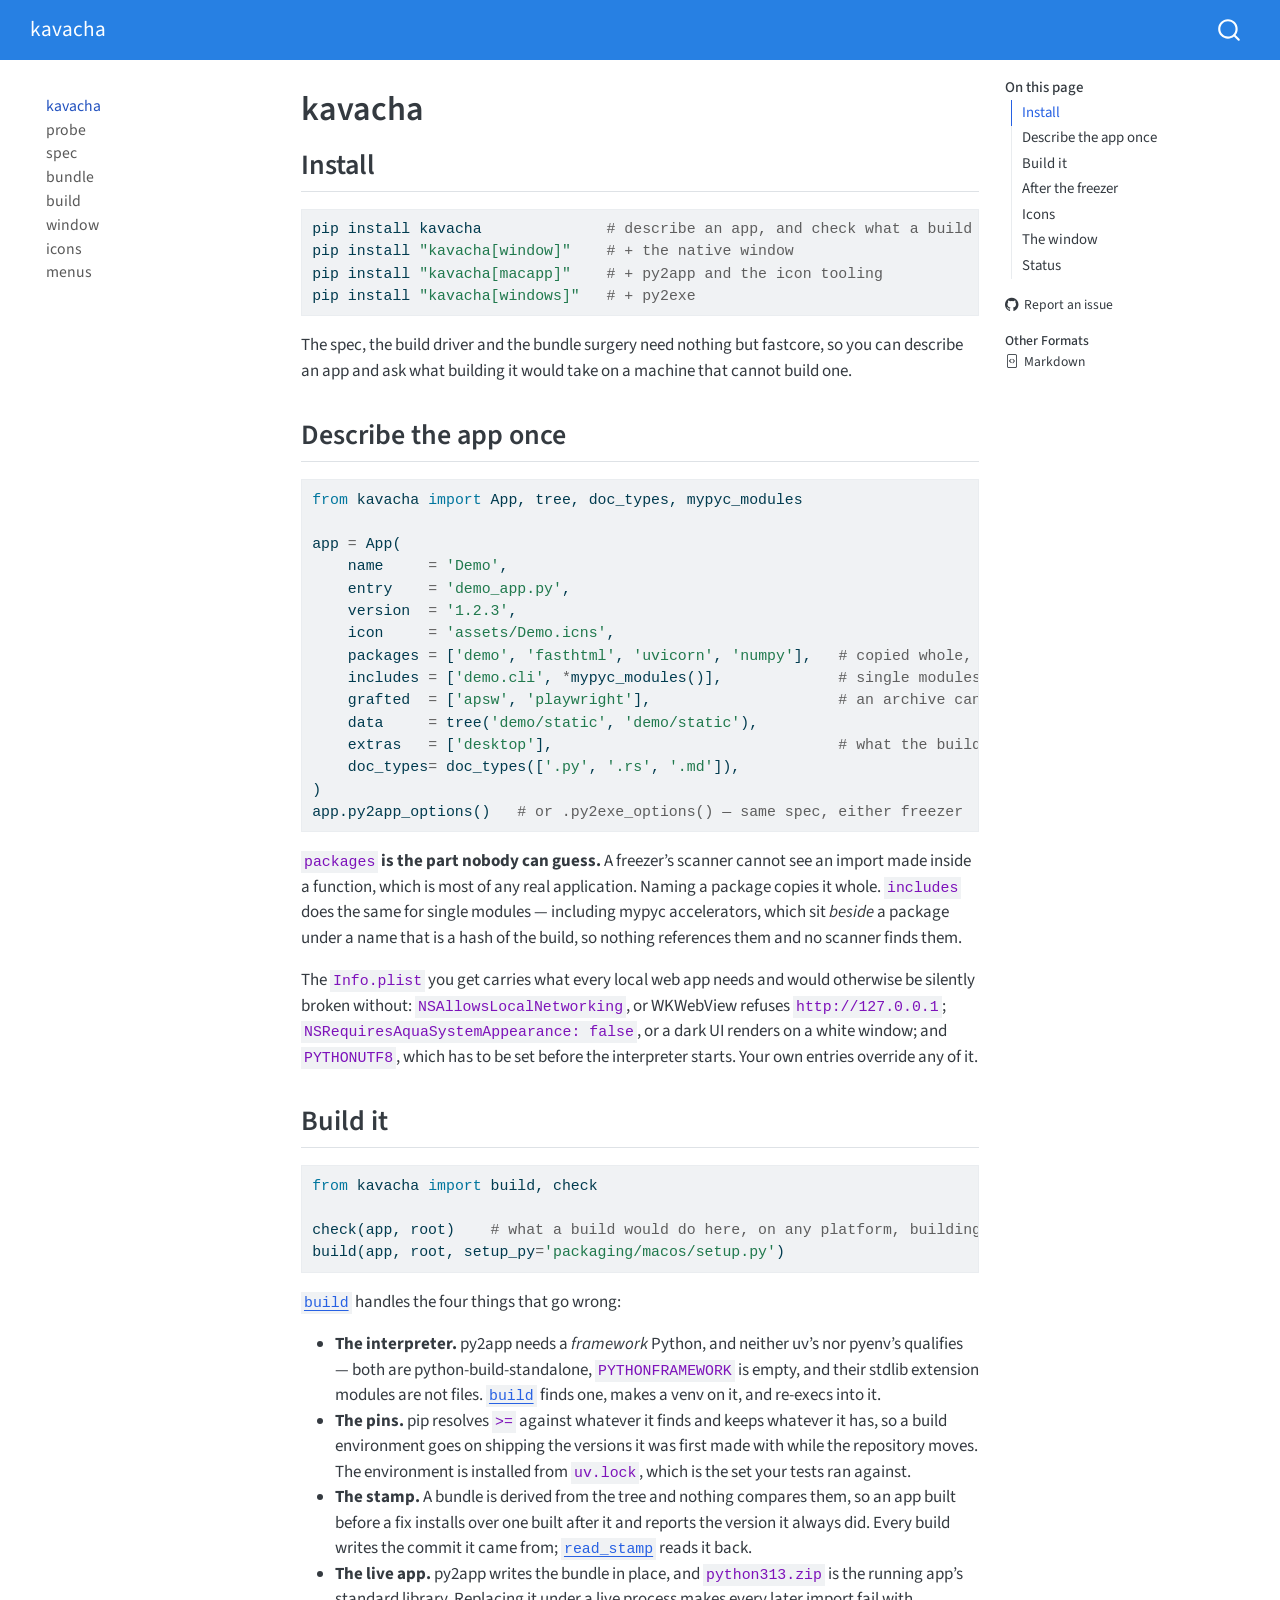
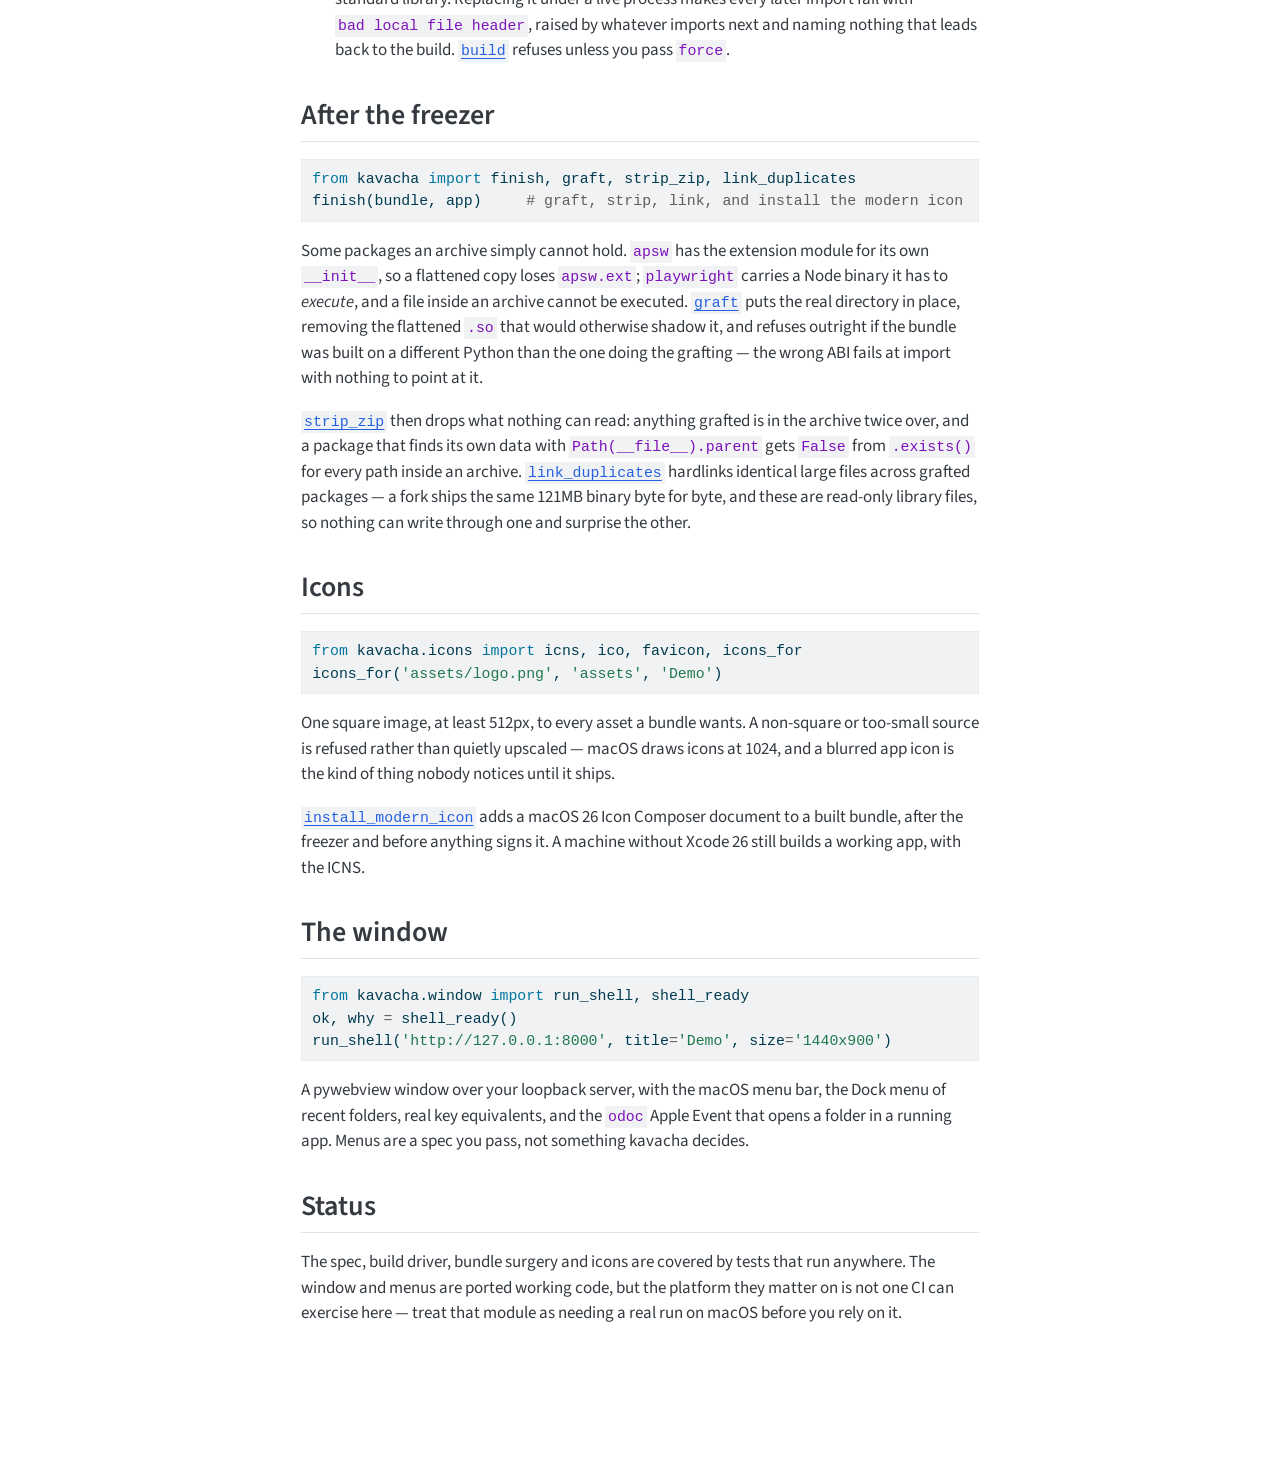
==== index.html @ 0327055d "deploy: a3404d7b54cb5eae40a34bd60ddd56decff3e683" ====
<!DOCTYPE html>
<html xmlns="http://www.w3.org/1999/xhtml" lang="en" xml:lang="en"><head>

<meta charset="utf-8">
<meta name="generator" content="quarto-1.10.18">

<meta name="viewport" content="width=device-width, initial-scale=1.0, user-scalable=yes">


<title>kavacha</title>
<style>
/* Default styles provided by pandoc.
** See https://pandoc.org/MANUAL.html#variables-for-html for config info.
*/
span.smallcaps{font-variant: small-caps;}
div.columns{display: flex; gap: 1.5em;}
div.column{flex: auto;}
@media screen {
div.columns{gap: min(4vw, 1.5em);}
div.column{overflow-x: auto;}
}
div.hanging-indent{margin-left: 1.5em; text-indent: -1.5em;}
ul.task-list{list-style: none;}
ul.task-list li input[type="checkbox"] {
  width: 0.8em;
  margin: 0 0.8em 0.2em -1em; /* quarto-specific, see https://github.com/quarto-dev/quarto-cli/issues/4556 */ 
  vertical-align: middle;
}
/* CSS for syntax highlighting */
html { -webkit-text-size-adjust: 100%; }
pre > code.sourceCode { white-space: pre; position: relative; }
pre > code.sourceCode > span { display: inline-block; line-height: 1.25; }
pre > code.sourceCode > span:empty { height: 1.2em; }
.sourceCode { overflow: visible; }
code.sourceCode > span { color: inherit; text-decoration: inherit; }
div.sourceCode { margin: 1em 0; }
pre.sourceCode { margin: 0; }
@media screen {
div.sourceCode { overflow: auto; }
}
@media print {
pre > code.sourceCode { white-space: pre-wrap; }
pre > code.sourceCode > span { text-indent: -5em; padding-left: 5em; }
}
pre.numberSource code
  { counter-reset: source-line 0; }
pre.numberSource code > span
  { position: relative; left: -4em; counter-increment: source-line; }
pre.numberSource code > span > a:first-child::before
  { content: counter(source-line);
    position: relative; left: -1em; text-align: right; vertical-align: baseline;
    border: none; display: inline-block;
    -webkit-touch-callout: none; -webkit-user-select: none;
    -khtml-user-select: none; -moz-user-select: none;
    -ms-user-select: none; user-select: none;
    padding: 0 4px; width: 4em;
  }
pre.numberSource { margin-left: 3em;  padding-left: 4px; }
div.sourceCode
  {   }
@media screen {
pre > code.sourceCode > span > a:first-child::before { text-decoration: underline; }
}
</style>


<script src="site_libs/quarto-nav/quarto-nav.js"></script>
<script src="site_libs/quarto-nav/headroom.min.js"></script>
<script src="site_libs/clipboard/clipboard.min.js"></script>
<script src="site_libs/quarto-search/autocomplete.umd.js"></script>
<script src="site_libs/quarto-search/fuse.min.js"></script>
<script src="site_libs/quarto-search/quarto-search.js"></script>
<meta name="quarto:offset" content="./">
<script src="site_libs/quarto-html/quarto.js" type="module"></script>
<script src="site_libs/quarto-html/tabsets/tabsets.js" type="module"></script>
<script src="site_libs/quarto-html/popper.min.js"></script>
<script src="site_libs/quarto-html/tippy.umd.min.js"></script>
<script src="site_libs/quarto-html/anchor.min.js"></script>
<link href="site_libs/quarto-html/tippy.css" rel="stylesheet">
<link href="site_libs/quarto-html/quarto-syntax-highlighting-64a204ab8560d761af7679ceaba22944.css" rel="stylesheet" id="quarto-text-highlighting-styles">
<script src="site_libs/bootstrap/bootstrap.min.js"></script>
<link href="site_libs/bootstrap/bootstrap-icons.css" rel="stylesheet">
<link href="site_libs/bootstrap/bootstrap-d63a2c9c8df14b07662b36303925c8cc.min.css" rel="stylesheet" append-hash="true" id="quarto-bootstrap" data-mode="light">
<script id="quarto-search-options" type="application/json">{
  "location": "navbar",
  "copy-button": false,
  "collapse-after": 3,
  "panel-placement": "end",
  "type": "overlay",
  "limit": 50,
  "keyboard-shortcut": [
    "f",
    "/",
    "s"
  ],
  "show-item-context": false,
  "language": {
    "search-no-results-text": "No results",
    "search-matching-documents-text": "matching documents",
    "search-copy-link-title": "Copy link to search",
    "search-hide-matches-text": "Hide additional matches",
    "search-more-match-text": "more match in this document",
    "search-more-matches-text": "more matches in this document",
    "search-clear-button-title": "Clear",
    "search-text-placeholder": "",
    "search-detached-cancel-button-title": "Cancel",
    "search-submit-button-title": "Submit",
    "search-label": "Search"
  }
}</script>


<link rel="stylesheet" href="styles.css">
<meta property="og:title" content="kavacha">
<meta property="og:description" content="the casing: run a local web app in a native window, and package it as a Mac or Windows application">
<meta property="og:site_name" content="kavacha">
<meta name="twitter:title" content="kavacha">
<meta name="twitter:description" content="the casing: run a local web app in a native window, and package it as a Mac or Windows application">
<meta name="twitter:card" content="summary">
</head>

<body class="nav-sidebar floating nav-fixed quarto-light">

<div id="quarto-search-results"></div>
  <header id="quarto-header" class="headroom fixed-top">
    <nav class="navbar navbar-expand-lg " data-bs-theme="dark">
      <div class="navbar-container container-fluid">
      <div class="navbar-brand-container mx-auto">
    <a class="navbar-brand" href="./index.html">
    <span class="navbar-title">kavacha</span>
    </a>
  </div>
        <div class="quarto-navbar-tools tools-end">
</div>
          <div id="quarto-search" class="" title="Search"></div>
      </div> <!-- /container-fluid -->
    </nav>
  <nav class="quarto-secondary-nav">
    <div class="container-fluid d-flex">
      <button type="button" class="quarto-btn-toggle btn" data-bs-toggle="collapse" role="button" data-bs-target=".quarto-sidebar-collapse-item" aria-controls="quarto-sidebar" aria-expanded="false" aria-label="Toggle sidebar navigation" onclick="if (window.quartoToggleHeadroom) { window.quartoToggleHeadroom(); }">
        <i class="bi bi-layout-text-sidebar-reverse"></i>
      </button>
        <nav class="quarto-page-breadcrumbs" aria-label="breadcrumb"><ol class="breadcrumb"><li class="breadcrumb-item"><a href="./index.html">kavacha</a></li></ol></nav>
        <a class="flex-grow-1" role="navigation" data-bs-toggle="collapse" data-bs-target=".quarto-sidebar-collapse-item" aria-controls="quarto-sidebar" aria-expanded="false" aria-label="Toggle sidebar navigation" onclick="if (window.quartoToggleHeadroom) { window.quartoToggleHeadroom(); }">      
        </a>
    </div>
  </nav>
</header>
<!-- content -->
<div id="quarto-content" class="quarto-container page-columns page-rows-contents page-layout-article page-navbar">
<!-- sidebar -->
  <nav id="quarto-sidebar" class="sidebar collapse collapse-horizontal quarto-sidebar-collapse-item sidebar-navigation floating overflow-auto">
    <div class="sidebar-menu-container"> 
    <ul class="list-unstyled mt-1">
        <li class="sidebar-item">
  <div class="sidebar-item-container"> 
  <a href="./index.html" class="sidebar-item-text sidebar-link active">
 <span class="menu-text">kavacha</span></a>
  </div>
</li>
        <li class="sidebar-item">
  <div class="sidebar-item-container"> 
  <a href="./probe.html" class="sidebar-item-text sidebar-link">
 <span class="menu-text">probe</span></a>
  </div>
</li>
        <li class="sidebar-item">
  <div class="sidebar-item-container"> 
  <a href="./spec.html" class="sidebar-item-text sidebar-link">
 <span class="menu-text">spec</span></a>
  </div>
</li>
        <li class="sidebar-item">
  <div class="sidebar-item-container"> 
  <a href="./bundle.html" class="sidebar-item-text sidebar-link">
 <span class="menu-text">bundle</span></a>
  </div>
</li>
        <li class="sidebar-item">
  <div class="sidebar-item-container"> 
  <a href="./build.html" class="sidebar-item-text sidebar-link">
 <span class="menu-text">build</span></a>
  </div>
</li>
        <li class="sidebar-item">
  <div class="sidebar-item-container"> 
  <a href="./window.html" class="sidebar-item-text sidebar-link">
 <span class="menu-text">window</span></a>
  </div>
</li>
        <li class="sidebar-item">
  <div class="sidebar-item-container"> 
  <a href="./icons.html" class="sidebar-item-text sidebar-link">
 <span class="menu-text">icons</span></a>
  </div>
</li>
        <li class="sidebar-item">
  <div class="sidebar-item-container"> 
  <a href="./menus.html" class="sidebar-item-text sidebar-link">
 <span class="menu-text">menus</span></a>
  </div>
</li>
    </ul>
    </div>
</nav>
<div id="quarto-sidebar-glass" class="quarto-sidebar-collapse-item" data-bs-toggle="collapse" data-bs-target=".quarto-sidebar-collapse-item"></div>
<!-- margin-sidebar -->
    <div id="quarto-margin-sidebar" class="sidebar margin-sidebar">
        <nav id="TOC" role="doc-toc" class="toc-active">
    <h2 id="toc-title">On this page</h2>
   
  <ul>
  <li><a href="#install" id="toc-install" class="nav-link active" data-scroll-target="#install">Install</a></li>
  <li><a href="#describe-the-app-once" id="toc-describe-the-app-once" class="nav-link" data-scroll-target="#describe-the-app-once">Describe the app once</a></li>
  <li><a href="#build-it" id="toc-build-it" class="nav-link" data-scroll-target="#build-it">Build it</a></li>
  <li><a href="#after-the-freezer" id="toc-after-the-freezer" class="nav-link" data-scroll-target="#after-the-freezer">After the freezer</a></li>
  <li><a href="#icons" id="toc-icons" class="nav-link" data-scroll-target="#icons">Icons</a></li>
  <li><a href="#the-window" id="toc-the-window" class="nav-link" data-scroll-target="#the-window">The window</a></li>
  <li><a href="#status" id="toc-status" class="nav-link" data-scroll-target="#status">Status</a></li>
  </ul>
<div class="toc-actions"><ul><li><a href="https://github.com/vedicreader/kavacha/issues/new" class="toc-action"><i class="bi bi-github"></i>Report an issue</a></li></ul></div><div class="quarto-alternate-formats"><h2>Other Formats</h2><ul><li><a href="index.html.md"><i class="bi bi-file-code"></i>Markdown</a></li></ul></div></nav>
    </div>
<!-- main -->
<main class="content" id="quarto-document-content">

<header id="title-block-header" class="quarto-title-block default">
<div class="quarto-title">
<h1 class="title">kavacha</h1>
</div>



<div class="quarto-title-meta">

    
  
    
  </div>
  


</header>


<!-- WARNING: THIS FILE WAS AUTOGENERATED! DO NOT EDIT! -->
<section id="install" class="level2">
<h2 class="anchored" data-anchor-id="install">Install</h2>
<div class="code-copy-outer-scaffold"><div class="sourceCode" id="cb1"><pre class="sourceCode sh code-with-copy"><code class="sourceCode bash"><span id="cb1-1"><a href="#cb1-1" aria-hidden="true" tabindex="-1"></a><span class="ex">pip</span> install kavacha              <span class="co"># describe an app, and check what a build would do</span></span>
<span id="cb1-2"><a href="#cb1-2" aria-hidden="true" tabindex="-1"></a><span class="ex">pip</span> install <span class="st">"kavacha[window]"</span>    <span class="co"># + the native window</span></span>
<span id="cb1-3"><a href="#cb1-3" aria-hidden="true" tabindex="-1"></a><span class="ex">pip</span> install <span class="st">"kavacha[macapp]"</span>    <span class="co"># + py2app and the icon tooling</span></span>
<span id="cb1-4"><a href="#cb1-4" aria-hidden="true" tabindex="-1"></a><span class="ex">pip</span> install <span class="st">"kavacha[windows]"</span>   <span class="co"># + py2exe</span></span></code></pre></div><button title="Copy to Clipboard" class="code-copy-button"><i class="bi"></i></button></div>
<p>The spec, the build driver and the bundle surgery need nothing but fastcore, so you can describe an app and ask what building it would take on a machine that cannot build one.</p>
</section>
<section id="describe-the-app-once" class="level2">
<h2 class="anchored" data-anchor-id="describe-the-app-once">Describe the app once</h2>
<div class="code-copy-outer-scaffold"><div class="sourceCode" id="cb2"><pre class="sourceCode python code-with-copy"><code class="sourceCode python"><span id="cb2-1"><a href="#cb2-1" aria-hidden="true" tabindex="-1"></a><span class="im">from</span> kavacha <span class="im">import</span> App, tree, doc_types, mypyc_modules</span>
<span id="cb2-2"><a href="#cb2-2" aria-hidden="true" tabindex="-1"></a></span>
<span id="cb2-3"><a href="#cb2-3" aria-hidden="true" tabindex="-1"></a>app <span class="op">=</span> App(</span>
<span id="cb2-4"><a href="#cb2-4" aria-hidden="true" tabindex="-1"></a>    name     <span class="op">=</span> <span class="st">'Demo'</span>,</span>
<span id="cb2-5"><a href="#cb2-5" aria-hidden="true" tabindex="-1"></a>    entry    <span class="op">=</span> <span class="st">'demo_app.py'</span>,</span>
<span id="cb2-6"><a href="#cb2-6" aria-hidden="true" tabindex="-1"></a>    version  <span class="op">=</span> <span class="st">'1.2.3'</span>,</span>
<span id="cb2-7"><a href="#cb2-7" aria-hidden="true" tabindex="-1"></a>    icon     <span class="op">=</span> <span class="st">'assets/Demo.icns'</span>,</span>
<span id="cb2-8"><a href="#cb2-8" aria-hidden="true" tabindex="-1"></a>    packages <span class="op">=</span> [<span class="st">'demo'</span>, <span class="st">'fasthtml'</span>, <span class="st">'uvicorn'</span>, <span class="st">'numpy'</span>],   <span class="co"># copied whole, not scanned</span></span>
<span id="cb2-9"><a href="#cb2-9" aria-hidden="true" tabindex="-1"></a>    includes <span class="op">=</span> [<span class="st">'demo.cli'</span>, <span class="op">*</span>mypyc_modules()],             <span class="co"># single modules nothing references</span></span>
<span id="cb2-10"><a href="#cb2-10" aria-hidden="true" tabindex="-1"></a>    grafted  <span class="op">=</span> [<span class="st">'apsw'</span>, <span class="st">'playwright'</span>],                     <span class="co"># an archive cannot hold these</span></span>
<span id="cb2-11"><a href="#cb2-11" aria-hidden="true" tabindex="-1"></a>    data     <span class="op">=</span> tree(<span class="st">'demo/static'</span>, <span class="st">'demo/static'</span>),</span>
<span id="cb2-12"><a href="#cb2-12" aria-hidden="true" tabindex="-1"></a>    extras   <span class="op">=</span> [<span class="st">'desktop'</span>],                                <span class="co"># what the build environment installs</span></span>
<span id="cb2-13"><a href="#cb2-13" aria-hidden="true" tabindex="-1"></a>    doc_types<span class="op">=</span> doc_types([<span class="st">'.py'</span>, <span class="st">'.rs'</span>, <span class="st">'.md'</span>]),</span>
<span id="cb2-14"><a href="#cb2-14" aria-hidden="true" tabindex="-1"></a>)</span>
<span id="cb2-15"><a href="#cb2-15" aria-hidden="true" tabindex="-1"></a>app.py2app_options()   <span class="co"># or .py2exe_options() — same spec, either freezer</span></span></code></pre></div><button title="Copy to Clipboard" class="code-copy-button"><i class="bi"></i></button></div>
<p><strong><code>packages</code> is the part nobody can guess.</strong> A freezer’s scanner cannot see an import made inside a function, which is most of any real application. Naming a package copies it whole. <code>includes</code> does the same for single modules — including mypyc accelerators, which sit <em>beside</em> a package under a name that is a hash of the build, so nothing references them and no scanner finds them.</p>
<p>The <code>Info.plist</code> you get carries what every local web app needs and would otherwise be silently broken without: <code>NSAllowsLocalNetworking</code>, or WKWebView refuses <code>http://127.0.0.1</code>; <code>NSRequiresAquaSystemAppearance: false</code>, or a dark UI renders on a white window; and <code>PYTHONUTF8</code>, which has to be set before the interpreter starts. Your own entries override any of it.</p>
</section>
<section id="build-it" class="level2">
<h2 class="anchored" data-anchor-id="build-it">Build it</h2>
<div class="code-copy-outer-scaffold"><div class="sourceCode" id="cb3"><pre class="sourceCode python code-with-copy"><code class="sourceCode python"><span id="cb3-1"><a href="#cb3-1" aria-hidden="true" tabindex="-1"></a><span class="im">from</span> kavacha <span class="im">import</span> build, check</span>
<span id="cb3-2"><a href="#cb3-2" aria-hidden="true" tabindex="-1"></a></span>
<span id="cb3-3"><a href="#cb3-3" aria-hidden="true" tabindex="-1"></a>check(app, root)    <span class="co"># what a build would do here, on any platform, building nothing</span></span>
<span id="cb3-4"><a href="#cb3-4" aria-hidden="true" tabindex="-1"></a>build(app, root, setup_py<span class="op">=</span><span class="st">'packaging/macos/setup.py'</span>)</span></code></pre></div><button title="Copy to Clipboard" class="code-copy-button"><i class="bi"></i></button></div>
<p><a href="https://vedicreader.github.io/kavacha/build.html#build"><code>build</code></a> handles the four things that go wrong:</p>
<ul>
<li><strong>The interpreter.</strong> py2app needs a <em>framework</em> Python, and neither uv’s nor pyenv’s qualifies — both are python-build-standalone, <code>PYTHONFRAMEWORK</code> is empty, and their stdlib extension modules are not files. <a href="https://vedicreader.github.io/kavacha/build.html#build"><code>build</code></a> finds one, makes a venv on it, and re-execs into it.</li>
<li><strong>The pins.</strong> pip resolves <code>&gt;=</code> against whatever it finds and keeps whatever it has, so a build environment goes on shipping the versions it was first made with while the repository moves. The environment is installed from <code>uv.lock</code>, which is the set your tests ran against.</li>
<li><strong>The stamp.</strong> A bundle is derived from the tree and nothing compares them, so an app built before a fix installs over one built after it and reports the version it always did. Every build writes the commit it came from; <a href="https://vedicreader.github.io/kavacha/build.html#read_stamp"><code>read_stamp</code></a> reads it back.</li>
<li><strong>The live app.</strong> py2app writes the bundle in place, and <code>python313.zip</code> is the running app’s standard library. Replacing it under a live process makes every later import fail with <code>bad local file header</code>, raised by whatever imports next and naming nothing that leads back to the build. <a href="https://vedicreader.github.io/kavacha/build.html#build"><code>build</code></a> refuses unless you pass <code>force</code>.</li>
</ul>
</section>
<section id="after-the-freezer" class="level2">
<h2 class="anchored" data-anchor-id="after-the-freezer">After the freezer</h2>
<div class="code-copy-outer-scaffold"><div class="sourceCode" id="cb4"><pre class="sourceCode python code-with-copy"><code class="sourceCode python"><span id="cb4-1"><a href="#cb4-1" aria-hidden="true" tabindex="-1"></a><span class="im">from</span> kavacha <span class="im">import</span> finish, graft, strip_zip, link_duplicates</span>
<span id="cb4-2"><a href="#cb4-2" aria-hidden="true" tabindex="-1"></a>finish(bundle, app)     <span class="co"># graft, strip, link, and install the modern icon</span></span></code></pre></div><button title="Copy to Clipboard" class="code-copy-button"><i class="bi"></i></button></div>
<p>Some packages an archive simply cannot hold. <code>apsw</code> has the extension module for its own <code>__init__</code>, so a flattened copy loses <code>apsw.ext</code>; <code>playwright</code> carries a Node binary it has to <em>execute</em>, and a file inside an archive cannot be executed. <a href="https://vedicreader.github.io/kavacha/bundle.html#graft"><code>graft</code></a> puts the real directory in place, removing the flattened <code>.so</code> that would otherwise shadow it, and refuses outright if the bundle was built on a different Python than the one doing the grafting — the wrong ABI fails at import with nothing to point at it.</p>
<p><a href="https://vedicreader.github.io/kavacha/bundle.html#strip_zip"><code>strip_zip</code></a> then drops what nothing can read: anything grafted is in the archive twice over, and a package that finds its own data with <code>Path(__file__).parent</code> gets <code>False</code> from <code>.exists()</code> for every path inside an archive. <a href="https://vedicreader.github.io/kavacha/bundle.html#link_duplicates"><code>link_duplicates</code></a> hardlinks identical large files across grafted packages — a fork ships the same 121MB binary byte for byte, and these are read-only library files, so nothing can write through one and surprise the other.</p>
</section>
<section id="icons" class="level2">
<h2 class="anchored" data-anchor-id="icons">Icons</h2>
<div class="code-copy-outer-scaffold"><div class="sourceCode" id="cb5"><pre class="sourceCode python code-with-copy"><code class="sourceCode python"><span id="cb5-1"><a href="#cb5-1" aria-hidden="true" tabindex="-1"></a><span class="im">from</span> kavacha.icons <span class="im">import</span> icns, ico, favicon, icons_for</span>
<span id="cb5-2"><a href="#cb5-2" aria-hidden="true" tabindex="-1"></a>icons_for(<span class="st">'assets/logo.png'</span>, <span class="st">'assets'</span>, <span class="st">'Demo'</span>)</span></code></pre></div><button title="Copy to Clipboard" class="code-copy-button"><i class="bi"></i></button></div>
<p>One square image, at least 512px, to every asset a bundle wants. A non-square or too-small source is refused rather than quietly upscaled — macOS draws icons at 1024, and a blurred app icon is the kind of thing nobody notices until it ships.</p>
<p><a href="https://vedicreader.github.io/kavacha/bundle.html#install_modern_icon"><code>install_modern_icon</code></a> adds a macOS 26 Icon Composer document to a built bundle, after the freezer and before anything signs it. A machine without Xcode 26 still builds a working app, with the ICNS.</p>
</section>
<section id="the-window" class="level2">
<h2 class="anchored" data-anchor-id="the-window">The window</h2>
<div class="code-copy-outer-scaffold"><div class="sourceCode" id="cb6"><pre class="sourceCode python code-with-copy"><code class="sourceCode python"><span id="cb6-1"><a href="#cb6-1" aria-hidden="true" tabindex="-1"></a><span class="im">from</span> kavacha.window <span class="im">import</span> run_shell, shell_ready</span>
<span id="cb6-2"><a href="#cb6-2" aria-hidden="true" tabindex="-1"></a>ok, why <span class="op">=</span> shell_ready()</span>
<span id="cb6-3"><a href="#cb6-3" aria-hidden="true" tabindex="-1"></a>run_shell(<span class="st">'http://127.0.0.1:8000'</span>, title<span class="op">=</span><span class="st">'Demo'</span>, size<span class="op">=</span><span class="st">'1440x900'</span>)</span></code></pre></div><button title="Copy to Clipboard" class="code-copy-button"><i class="bi"></i></button></div>
<p>A pywebview window over your loopback server, with the macOS menu bar, the Dock menu of recent folders, real key equivalents, and the <code>odoc</code> Apple Event that opens a folder in a running app. Menus are a spec you pass, not something kavacha decides.</p>
</section>
<section id="status" class="level2">
<h2 class="anchored" data-anchor-id="status">Status</h2>
<p>The spec, build driver, bundle surgery and icons are covered by tests that run anywhere. The window and menus are ported working code, but the platform they matter on is not one CI can exercise here — treat that module as needing a real run on macOS before you rely on it.</p>


</section>

</main> <!-- /main -->
<script id="quarto-html-after-body" type="application/javascript">
  window.document.addEventListener("DOMContentLoaded", function (event) {
    const icon = "";
    const anchorJS = new window.AnchorJS();
    anchorJS.options = {
      placement: 'right',
      icon: icon
    };
    anchorJS.add('.anchored');
    const isCodeAnnotation = (el) => {
      for (const clz of el.classList) {
        if (clz.startsWith('code-annotation-')) {                     
          return true;
        }
      }
      return false;
    }
    const onCopySuccess = function(e) {
      // button target
      const button = e.trigger;
      // don't keep focus
      button.blur();
      // flash "checked"
      button.classList.add('code-copy-button-checked');
      var currentTitle = button.getAttribute("title");
      button.setAttribute("title", "Copied!");
      let tooltip;
      if (window.bootstrap) {
        button.setAttribute("data-bs-toggle", "tooltip");
        button.setAttribute("data-bs-placement", "left");
        button.setAttribute("data-bs-title", "Copied!");
        tooltip = new bootstrap.Tooltip(button, 
          { trigger: "manual", 
            customClass: "code-copy-button-tooltip",
            offset: [0, -8]});
        tooltip.show();    
      }
      setTimeout(function() {
        if (tooltip) {
          tooltip.hide();
          button.removeAttribute("data-bs-title");
          button.removeAttribute("data-bs-toggle");
          button.removeAttribute("data-bs-placement");
        }
        button.setAttribute("title", currentTitle);
        button.classList.remove('code-copy-button-checked');
      }, 1000);
      // clear code selection
      e.clearSelection();
    }
    const getTextToCopy = function(trigger) {
      const outerScaffold = trigger.parentElement.cloneNode(true);
      const codeEl = outerScaffold.querySelector('code');
      for (const childEl of codeEl.children) {
        if (isCodeAnnotation(childEl)) {
          childEl.remove();
        }
      }
      return codeEl.innerText;
    }
    const clipboard = new window.ClipboardJS('.code-copy-button:not([data-in-quarto-modal])', {
      text: getTextToCopy
    });
    clipboard.on('success', onCopySuccess);
    if (window.document.getElementById('quarto-embedded-source-code-modal')) {
      const clipboardModal = new window.ClipboardJS('.code-copy-button[data-in-quarto-modal]', {
        text: getTextToCopy,
        container: window.document.getElementById('quarto-embedded-source-code-modal')
      });
      clipboardModal.on('success', onCopySuccess);
    }
      var localhostRegex = new RegExp(/^(?:http|https):\/\/localhost\:?[0-9]*\//);
      var mailtoRegex = new RegExp(/^mailto:/);
        var filterRegex = new RegExp("https:\/\/vedicreader\.github\.io\/kavacha");
      var isInternal = (href) => {
          return filterRegex.test(href) || localhostRegex.test(href) || mailtoRegex.test(href);
      }
      // Inspect non-navigation links and adorn them if external
     var links = window.document.querySelectorAll('a[href]:not(.nav-link):not(.navbar-brand):not(.toc-action):not(.sidebar-link):not(.sidebar-item-toggle):not(.pagination-link):not(.no-external):not([aria-hidden]):not(.dropdown-item):not(.quarto-navigation-tool):not(.about-link)');
      for (var i=0; i<links.length; i++) {
        const link = links[i];
        if (!isInternal(link.href)) {
          // undo the damage that might have been done by quarto-nav.js in the case of
          // links that we want to consider external
          if (link.dataset.originalHref !== undefined) {
            link.href = link.dataset.originalHref;
          }
        }
      }
    function tippyHover(el, contentFn, onTriggerFn, onUntriggerFn) {
      const config = {
        allowHTML: true,
        maxWidth: 500,
        delay: 100,
        arrow: false,
        appendTo: function(el) {
            return el.parentElement;
        },
        interactive: true,
        interactiveBorder: 10,
        theme: 'quarto',
        placement: 'bottom-start',
      };
      if (contentFn) {
        config.content = contentFn;
      }
      if (onTriggerFn) {
        config.onTrigger = onTriggerFn;
      }
      if (onUntriggerFn) {
        config.onUntrigger = onUntriggerFn;
      }
      window.tippy(el, config); 
    }
    const noterefs = window.document.querySelectorAll('a[role="doc-noteref"]');
    for (var i=0; i<noterefs.length; i++) {
      const ref = noterefs[i];
      tippyHover(ref, function() {
        // use id or data attribute instead here
        let href = ref.getAttribute('data-footnote-href') || ref.getAttribute('href');
        try { href = new URL(href).hash; } catch {}
        const id = href.replace(/^#\/?/, "");
        const note = window.document.getElementById(id);
        if (note) {
          return note.innerHTML;
        } else {
          return "";
        }
      });
    }
    const xrefs = window.document.querySelectorAll('a.quarto-xref');
    const processXRef = (id, note) => {
      // Strip column container classes
      const stripColumnClz = (el) => {
        el.classList.remove("page-full", "page-columns");
        if (el.children) {
          for (const child of el.children) {
            stripColumnClz(child);
          }
        }
      }
      stripColumnClz(note)
      if (id === null || id.startsWith('sec-')) {
        // Special case sections, only their first couple elements
        const container = document.createElement("div");
        if (note.children && note.children.length > 2) {
          container.appendChild(note.children[0].cloneNode(true));
          for (let i = 1; i < note.children.length; i++) {
            const child = note.children[i];
            if (child.tagName === "P" && child.innerText === "") {
              continue;
            } else {
              container.appendChild(child.cloneNode(true));
              break;
            }
          }
          if (window.Quarto?.typesetMath) {
            window.Quarto.typesetMath(container);
          }
          return container.innerHTML
        } else {
          if (window.Quarto?.typesetMath) {
            window.Quarto.typesetMath(note);
          }
          return note.innerHTML;
        }
      } else {
        // Remove any anchor links if they are present
        const anchorLink = note.querySelector('a.anchorjs-link');
        if (anchorLink) {
          anchorLink.remove();
        }
        if (window.Quarto?.typesetMath) {
          window.Quarto.typesetMath(note);
        }
        if (note.classList.contains("callout")) {
          return note.outerHTML;
        } else {
          return note.innerHTML;
        }
      }
    }
    for (var i=0; i<xrefs.length; i++) {
      const xref = xrefs[i];
      tippyHover(xref, undefined, function(instance) {
        instance.disable();
        let url = xref.getAttribute('href');
        let hash = undefined; 
        if (url.startsWith('#')) {
          hash = url;
        } else {
          try { hash = new URL(url).hash; } catch {}
        }
        if (hash) {
          const id = hash.replace(/^#\/?/, "");
          const note = window.document.getElementById(id);
          if (note !== null) {
            try {
              const html = processXRef(id, note.cloneNode(true));
              instance.setContent(html);
            } finally {
              instance.enable();
              instance.show();
            }
          } else {
            // See if we can fetch this
            fetch(url.split('#')[0])
            .then(res => res.text())
            .then(html => {
              const parser = new DOMParser();
              const htmlDoc = parser.parseFromString(html, "text/html");
              const note = htmlDoc.getElementById(id);
              if (note !== null) {
                const html = processXRef(id, note);
                instance.setContent(html);
              } 
            }).finally(() => {
              instance.enable();
              instance.show();
            });
          }
        } else {
          // See if we can fetch a full url (with no hash to target)
          // This is a special case and we should probably do some content thinning / targeting
          fetch(url)
          .then(res => res.text())
          .then(html => {
            const parser = new DOMParser();
            const htmlDoc = parser.parseFromString(html, "text/html");
            const note = htmlDoc.querySelector('main.content');
            if (note !== null) {
              // This should only happen for chapter cross references
              // (since there is no id in the URL)
              // remove the first header
              if (note.children.length > 0 && note.children[0].tagName === "HEADER") {
                note.children[0].remove();
              }
              const html = processXRef(null, note);
              instance.setContent(html);
            } 
          }).finally(() => {
            instance.enable();
            instance.show();
          });
        }
      }, function(instance) {
      });
    }
        let selectedAnnoteEl;
        const selectorForAnnotation = ( cell, annotation) => {
          let cellAttr = 'data-code-cell="' + cell + '"';
          let lineAttr = 'data-code-annotation="' +  annotation + '"';
          const selector = 'span[' + cellAttr + '][' + lineAttr + ']';
          return selector;
        }
        const selectCodeLines = (annoteEl) => {
          const doc = window.document;
          const targetCell = annoteEl.getAttribute("data-target-cell");
          const targetAnnotation = annoteEl.getAttribute("data-target-annotation");
          const annoteSpan = window.document.querySelector(selectorForAnnotation(targetCell, targetAnnotation));
          const lines = annoteSpan.getAttribute("data-code-lines").split(",");
          const lineIds = lines.map((line) => {
            return targetCell + "-" + line;
          })
          let top = null;
          let height = null;
          let parent = null;
          if (lineIds.length > 0) {
              //compute the position of the single el (top and bottom and make a div)
              const el = window.document.getElementById(lineIds[0]);
              top = el.offsetTop;
              height = el.offsetHeight;
              parent = el.parentElement.parentElement;
            if (lineIds.length > 1) {
              const lastEl = window.document.getElementById(lineIds[lineIds.length - 1]);
              const bottom = lastEl.offsetTop + lastEl.offsetHeight;
              height = bottom - top;
            }
            if (top !== null && height !== null && parent !== null) {
              // cook up a div (if necessary) and position it 
              let div = window.document.getElementById("code-annotation-line-highlight");
              if (div === null) {
                div = window.document.createElement("div");
                div.setAttribute("id", "code-annotation-line-highlight");
                div.style.position = 'absolute';
                parent.appendChild(div);
              }
              div.style.top = top - 2 + "px";
              div.style.height = height + 4 + "px";
              div.style.left = 0;
              let gutterDiv = window.document.getElementById("code-annotation-line-highlight-gutter");
              if (gutterDiv === null) {
                gutterDiv = window.document.createElement("div");
                gutterDiv.setAttribute("id", "code-annotation-line-highlight-gutter");
                gutterDiv.style.position = 'absolute';
                const codeCell = window.document.getElementById(targetCell);
                const gutter = codeCell.querySelector('.code-annotation-gutter');
                gutter.appendChild(gutterDiv);
              }
              gutterDiv.style.top = top - 2 + "px";
              gutterDiv.style.height = height + 4 + "px";
            }
            selectedAnnoteEl = annoteEl;
          }
        };
        const unselectCodeLines = () => {
          const elementsIds = ["code-annotation-line-highlight", "code-annotation-line-highlight-gutter"];
          elementsIds.forEach((elId) => {
            const div = window.document.getElementById(elId);
            if (div) {
              div.remove();
            }
          });
          selectedAnnoteEl = undefined;
        };
          // Handle positioning of the toggle
      window.addEventListener(
        "resize",
        throttle(() => {
          elRect = undefined;
          if (selectedAnnoteEl) {
            selectCodeLines(selectedAnnoteEl);
          }
        }, 10)
      );
      function throttle(fn, ms) {
      let throttle = false;
      let timer;
        return (...args) => {
          if(!throttle) { // first call gets through
              fn.apply(this, args);
              throttle = true;
          } else { // all the others get throttled
              if(timer) clearTimeout(timer); // cancel #2
              timer = setTimeout(() => {
                fn.apply(this, args);
                timer = throttle = false;
              }, ms);
          }
        };
      }
        // Attach click handler to the DT
        const annoteDls = window.document.querySelectorAll('dt[data-target-cell]');
        for (const annoteDlNode of annoteDls) {
          annoteDlNode.addEventListener('click', (event) => {
            const clickedEl = event.target;
            if (clickedEl !== selectedAnnoteEl) {
              unselectCodeLines();
              const activeEl = window.document.querySelector('dt[data-target-cell].code-annotation-active');
              if (activeEl) {
                activeEl.classList.remove('code-annotation-active');
              }
              selectCodeLines(clickedEl);
              clickedEl.classList.add('code-annotation-active');
            } else {
              // Unselect the line
              unselectCodeLines();
              clickedEl.classList.remove('code-annotation-active');
            }
          });
        }
    const findCites = (el) => {
      const parentEl = el.parentElement;
      if (parentEl) {
        const cites = parentEl.dataset.cites;
        if (cites) {
          return {
            el,
            cites: cites.split(' ')
          };
        } else {
          return findCites(el.parentElement)
        }
      } else {
        return undefined;
      }
    };
    var bibliorefs = window.document.querySelectorAll('a[role="doc-biblioref"]');
    for (var i=0; i<bibliorefs.length; i++) {
      const ref = bibliorefs[i];
      const citeInfo = findCites(ref);
      if (citeInfo) {
        tippyHover(citeInfo.el, function() {
          var popup = window.document.createElement('div');
          citeInfo.cites.forEach(function(cite) {
            var citeDiv = window.document.createElement('div');
            citeDiv.classList.add('hanging-indent');
            citeDiv.classList.add('csl-entry');
            var biblioDiv = window.document.getElementById('ref-' + cite);
            if (biblioDiv) {
              citeDiv.innerHTML = biblioDiv.innerHTML;
            }
            popup.appendChild(citeDiv);
          });
          return popup.innerHTML;
        });
      }
    }
  });
  </script>
</div> <!-- /content -->




<footer class="footer"><div class="nav-footer"><div class="nav-footer-center"><div class="toc-actions d-sm-block d-md-none"><ul><li><a href="https://github.com/vedicreader/kavacha/issues/new" class="toc-action"><i class="bi bi-github"></i>Report an issue</a></li></ul></div></div></div></footer></body></html>
---- site_libs/quarto-html/tippy.css ----
.tippy-box[data-animation=fade][data-state=hidden]{opacity:0}[data-tippy-root]{max-width:calc(100vw - 10px)}.tippy-box{position:relative;background-color:#333;color:#fff;border-radius:4px;font-size:14px;line-height:1.4;white-space:normal;outline:0;transition-property:transform,visibility,opacity}.tippy-box[data-placement^=top]>.tippy-arrow{bottom:0}.tippy-box[data-placement^=top]>.tippy-arrow:before{bottom:-7px;left:0;border-width:8px 8px 0;border-top-color:initial;transform-origin:center top}.tippy-box[data-placement^=bottom]>.tippy-arrow{top:0}.tippy-box[data-placement^=bottom]>.tippy-arrow:before{top:-7px;left:0;border-width:0 8px 8px;border-bottom-color:initial;transform-origin:center bottom}.tippy-box[data-placement^=left]>.tippy-arrow{right:0}.tippy-box[data-placement^=left]>.tippy-arrow:before{border-width:8px 0 8px 8px;border-left-color:initial;right:-7px;transform-origin:center left}.tippy-box[data-placement^=right]>.tippy-arrow{left:0}.tippy-box[data-placement^=right]>.tippy-arrow:before{left:-7px;border-width:8px 8px 8px 0;border-right-color:initial;transform-origin:center right}.tippy-box[data-inertia][data-state=visible]{transition-timing-function:cubic-bezier(.54,1.5,.38,1.11)}.tippy-arrow{width:16px;height:16px;color:#333}.tippy-arrow:before{content:"";position:absolute;border-color:transparent;border-style:solid}.tippy-content{position:relative;padding:5px 9px;z-index:1}
---- site_libs/quarto-html/quarto-syntax-highlighting-64a204ab8560d761af7679ceaba22944.css ----
/* quarto syntax highlight colors */
:root {
  --quarto-hl-ot-color: #003B4F;
  --quarto-hl-at-color: #657422;
  --quarto-hl-ss-color: #20794D;
  --quarto-hl-an-color: #5E5E5E;
  --quarto-hl-fu-color: #4758AB;
  --quarto-hl-st-color: #20794D;
  --quarto-hl-cf-color: #003B4F;
  --quarto-hl-op-color: #5E5E5E;
  --quarto-hl-er-color: #AD0000;
  --quarto-hl-bn-color: #AD0000;
  --quarto-hl-al-color: #AD0000;
  --quarto-hl-va-color: #111111;
  --quarto-hl-bu-color: inherit;
  --quarto-hl-ex-color: inherit;
  --quarto-hl-pp-color: #AD0000;
  --quarto-hl-in-color: #5E5E5E;
  --quarto-hl-vs-color: #20794D;
  --quarto-hl-wa-color: #5E5E5E;
  --quarto-hl-do-color: #5E5E5E;
  --quarto-hl-im-color: #00769E;
  --quarto-hl-ch-color: #20794D;
  --quarto-hl-dt-color: #AD0000;
  --quarto-hl-fl-color: #AD0000;
  --quarto-hl-co-color: #5E5E5E;
  --quarto-hl-cv-color: #5E5E5E;
  --quarto-hl-cn-color: #8f5902;
  --quarto-hl-sc-color: #5E5E5E;
  --quarto-hl-dv-color: #AD0000;
  --quarto-hl-kw-color: #003B4F;
}

/* other quarto variables */
:root {
  --quarto-font-monospace: SFMono-Regular, Menlo, Monaco, Consolas, "Liberation Mono", "Courier New", monospace;
}

/* syntax highlight based on Pandoc's rules */
pre > code.sourceCode > span {
  color: #003B4F;
}

code.sourceCode > span {
  color: #003B4F;
}

div.sourceCode,
div.sourceCode pre.sourceCode {
  color: #003B4F;
}

/* Normal */
code span {
  color: #003B4F;
}

/* Alert */
code span.al {
  color: #AD0000;
  font-style: inherit;
}

/* Annotation */
code span.an {
  color: #5E5E5E;
  font-style: inherit;
}

/* Attribute */
code span.at {
  color: #657422;
  font-style: inherit;
}

/* BaseN */
code span.bn {
  color: #AD0000;
  font-style: inherit;
}

/* BuiltIn */
code span.bu {
  font-style: inherit;
}

/* ControlFlow */
code span.cf {
  color: #003B4F;
  font-weight: bold;
  font-style: inherit;
}

/* Char */
code span.ch {
  color: #20794D;
  font-style: inherit;
}

/* Constant */
code span.cn {
  color: #8f5902;
  font-style: inherit;
}

/* Comment */
code span.co {
  color: #5E5E5E;
  font-style: inherit;
}

/* CommentVar */
code span.cv {
  color: #5E5E5E;
  font-style: italic;
}

/* Documentation */
code span.do {
  color: #5E5E5E;
  font-style: italic;
}

/* DataType */
code span.dt {
  color: #AD0000;
  font-style: inherit;
}

/* DecVal */
code span.dv {
  color: #AD0000;
  font-style: inherit;
}

/* Error */
code span.er {
  color: #AD0000;
  font-style: inherit;
}

/* Extension */
code span.ex {
  font-style: inherit;
}

/* Float */
code span.fl {
  color: #AD0000;
  font-style: inherit;
}

/* Function */
code span.fu {
  color: #4758AB;
  font-style: inherit;
}

/* Import */
code span.im {
  color: #00769E;
  font-style: inherit;
}

/* Information */
code span.in {
  color: #5E5E5E;
  font-style: inherit;
}

/* Keyword */
code span.kw {
  color: #003B4F;
  font-weight: bold;
  font-style: inherit;
}

/* Operator */
code span.op {
  color: #5E5E5E;
  font-style: inherit;
}

/* Other */
code span.ot {
  color: #003B4F;
  font-style: inherit;
}

/* Preprocessor */
code span.pp {
  color: #AD0000;
  font-style: inherit;
}

/* SpecialChar */
code span.sc {
  color: #5E5E5E;
  font-style: inherit;
}

/* SpecialString */
code span.ss {
  color: #20794D;
  font-style: inherit;
}

/* String */
code span.st {
  color: #20794D;
  font-style: inherit;
}

/* Variable */
code span.va {
  color: #111111;
  font-style: inherit;
}

/* VerbatimString */
code span.vs {
  color: #20794D;
  font-style: inherit;
}

/* Warning */
code span.wa {
  color: #5E5E5E;
  font-style: italic;
}

.prevent-inlining {
  content: "</";
}

/*# sourceMappingURL=9d8d5bb603a83b8298b89080a598c93b.css.map */
---- styles.css ----
.cell {
  margin-bottom: 1rem;
}

.cell > .sourceCode {
  margin-bottom: 0;
}

.cell-output > pre {
  margin-bottom: 0;
}

.cell-output > pre, .cell-output > .sourceCode > pre, .cell-output-stdout > pre {
  margin-left: 0.8rem;
  margin-top: 0;
  background: none;
  border-left: 2px solid lightsalmon;
  border-top-left-radius: 0;
  border-top-right-radius: 0;
}

.cell-output > .sourceCode {
  border: none;
}

.cell-output > .sourceCode {
  background: none;
  margin-top: 0;
}

div.description {
  padding-left: 2px;
  padding-top: 5px;
  font-style: italic;
  font-size: 135%;
  opacity: 70%;
}
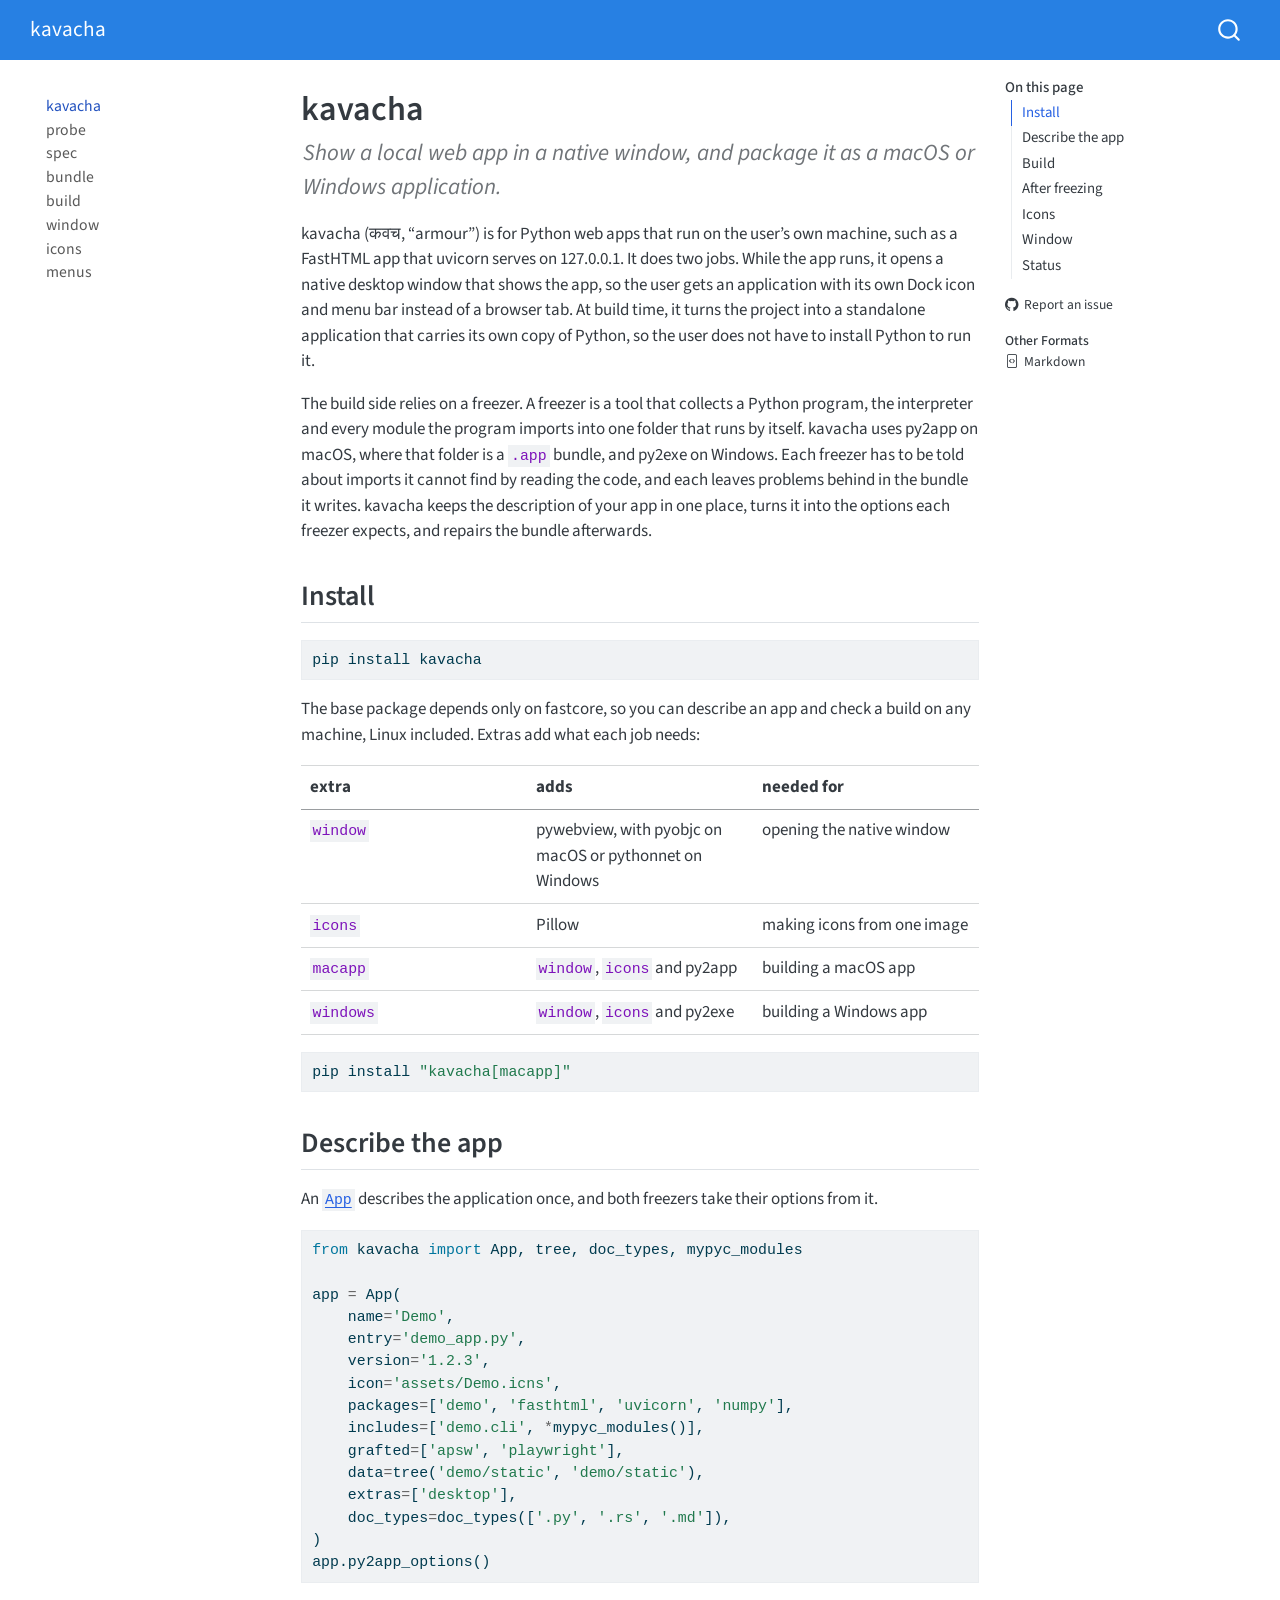
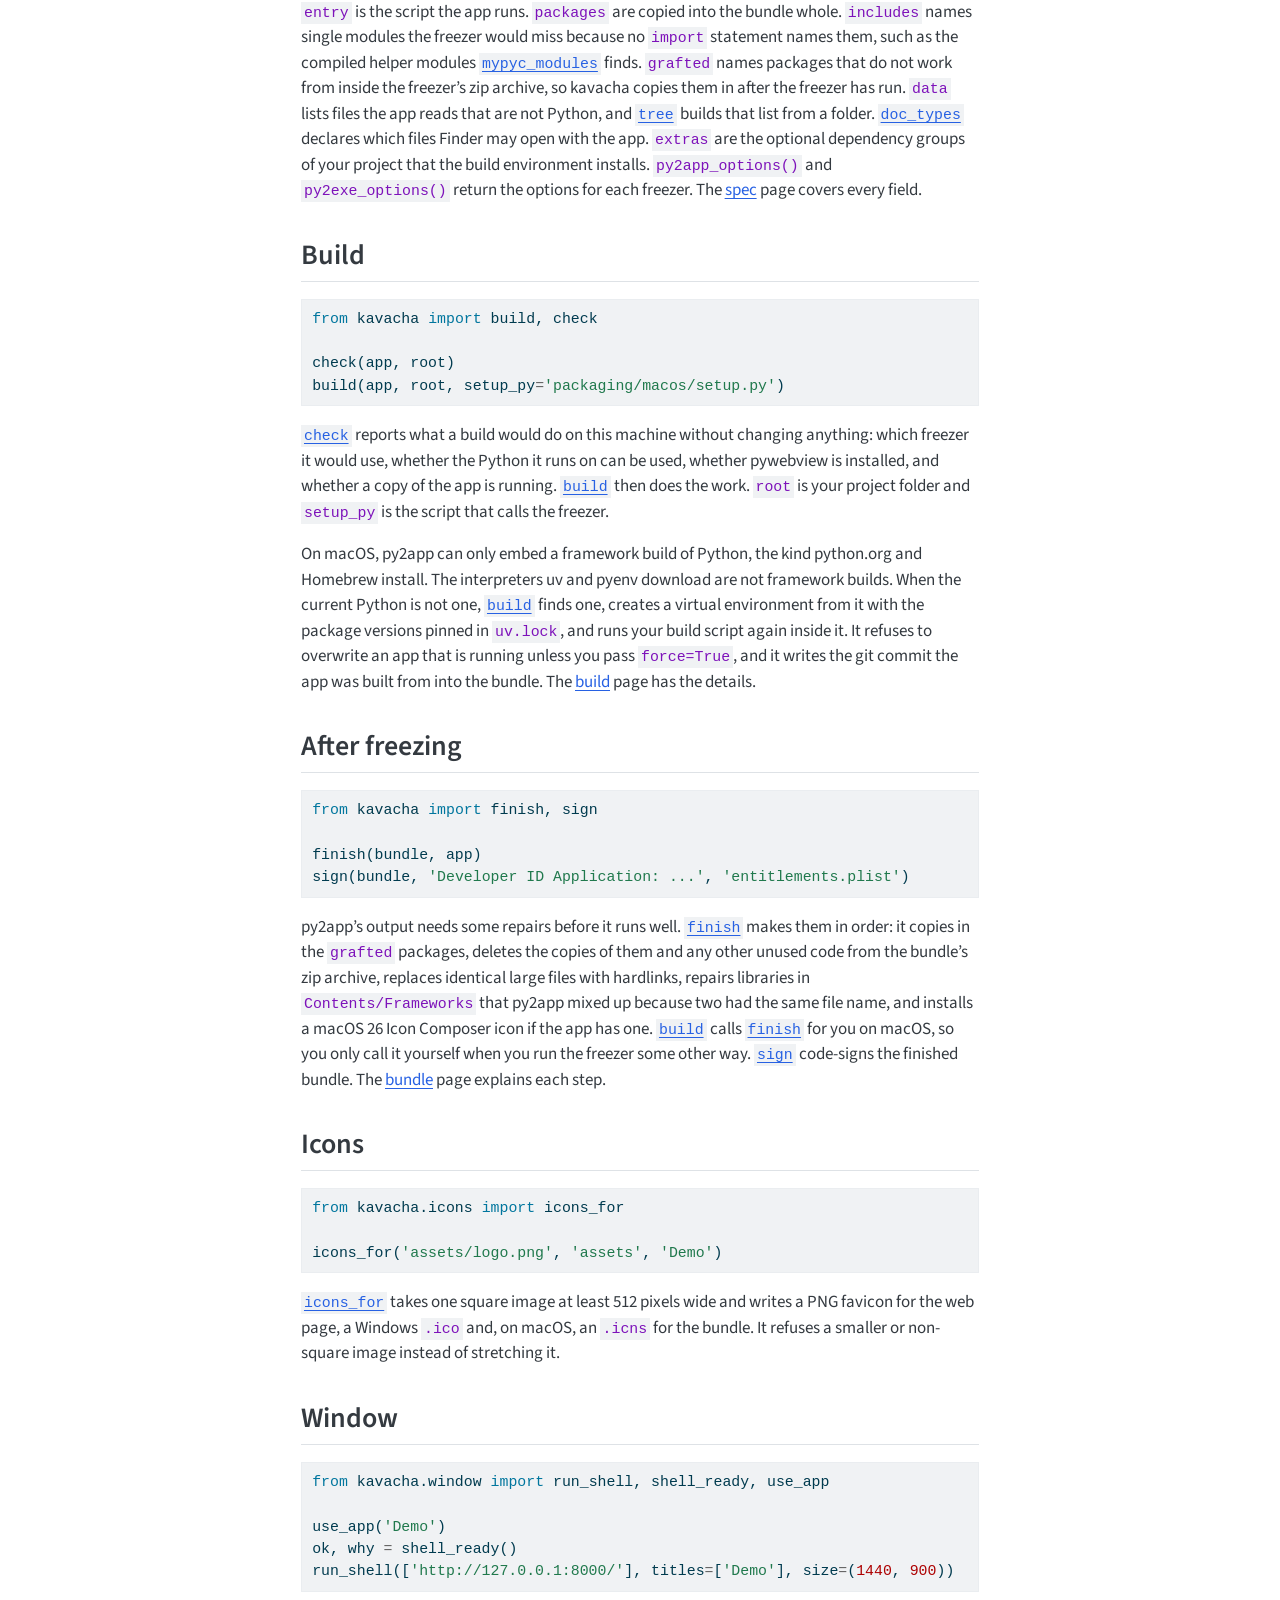
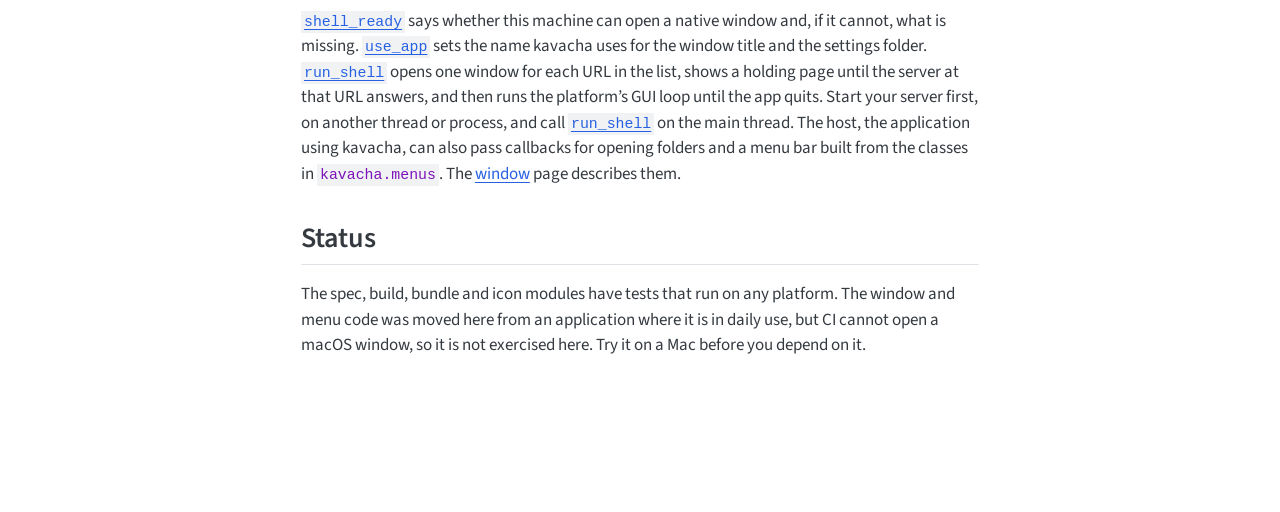
==== commit 702ce7a1: "deploy: c1dc795fda890a484d56bb0b7040b93e964e313a" ====
--- a/index.html
+++ b/index.html
@@ -2,10 +2,11 @@
 <html xmlns="http://www.w3.org/1999/xhtml" lang="en" xml:lang="en"><head>
 
 <meta charset="utf-8">
-<meta name="generator" content="quarto-1.10.18">
+<meta name="generator" content="quarto-1.10.19">
 
 <meta name="viewport" content="width=device-width, initial-scale=1.0, user-scalable=yes">
 
+<meta name="description" content="Show a local web app in a native window, and package it as a macOS or Windows application.">
 
 <title>kavacha</title>
 <style>
@@ -77,10 +78,10 @@
 <script src="site_libs/quarto-html/tippy.umd.min.js"></script>
 <script src="site_libs/quarto-html/anchor.min.js"></script>
 <link href="site_libs/quarto-html/tippy.css" rel="stylesheet">
-<link href="site_libs/quarto-html/quarto-syntax-highlighting-64a204ab8560d761af7679ceaba22944.css" rel="stylesheet" id="quarto-text-highlighting-styles">
+<link href="site_libs/quarto-html/quarto-syntax-highlighting-bf27225e3a48a9273f3daa8f8e829971.css" rel="stylesheet" id="quarto-text-highlighting-styles">
 <script src="site_libs/bootstrap/bootstrap.min.js"></script>
 <link href="site_libs/bootstrap/bootstrap-icons.css" rel="stylesheet">
-<link href="site_libs/bootstrap/bootstrap-d63a2c9c8df14b07662b36303925c8cc.min.css" rel="stylesheet" append-hash="true" id="quarto-bootstrap" data-mode="light">
+<link href="site_libs/bootstrap/bootstrap-b559ffb25df1cc0227b0a8833d20b326.min.css" rel="stylesheet" append-hash="true" id="quarto-bootstrap" data-mode="light">
 <script id="quarto-search-options" type="application/json">{
   "location": "navbar",
   "copy-button": false,
@@ -112,10 +113,10 @@
 
 <link rel="stylesheet" href="styles.css">
 <meta property="og:title" content="kavacha">
-<meta property="og:description" content="the casing: run a local web app in a native window, and package it as a Mac or Windows application">
+<meta property="og:description" content="Show a local web app in a native window, and package it as a macOS or Windows application.">
 <meta property="og:site_name" content="kavacha">
 <meta name="twitter:title" content="kavacha">
-<meta name="twitter:description" content="the casing: run a local web app in a native window, and package it as a Mac or Windows application">
+<meta name="twitter:description" content="Show a local web app in a native window, and package it as a macOS or Windows application.">
 <meta name="twitter:card" content="summary">
 </head>
 
@@ -211,11 +212,11 @@
    
   <ul>
   <li><a href="#install" id="toc-install" class="nav-link active" data-scroll-target="#install">Install</a></li>
-  <li><a href="#describe-the-app-once" id="toc-describe-the-app-once" class="nav-link" data-scroll-target="#describe-the-app-once">Describe the app once</a></li>
-  <li><a href="#build-it" id="toc-build-it" class="nav-link" data-scroll-target="#build-it">Build it</a></li>
-  <li><a href="#after-the-freezer" id="toc-after-the-freezer" class="nav-link" data-scroll-target="#after-the-freezer">After the freezer</a></li>
+  <li><a href="#describe-the-app" id="toc-describe-the-app" class="nav-link" data-scroll-target="#describe-the-app">Describe the app</a></li>
+  <li><a href="#build" id="toc-build" class="nav-link" data-scroll-target="#build">Build</a></li>
+  <li><a href="#after-freezing" id="toc-after-freezing" class="nav-link" data-scroll-target="#after-freezing">After freezing</a></li>
   <li><a href="#icons" id="toc-icons" class="nav-link" data-scroll-target="#icons">Icons</a></li>
-  <li><a href="#the-window" id="toc-the-window" class="nav-link" data-scroll-target="#the-window">The window</a></li>
+  <li><a href="#window" id="toc-window" class="nav-link" data-scroll-target="#window">Window</a></li>
   <li><a href="#status" id="toc-status" class="nav-link" data-scroll-target="#status">Status</a></li>
   </ul>
 <div class="toc-actions"><ul><li><a href="https://github.com/vedicreader/kavacha/issues/new" class="toc-action"><i class="bi bi-github"></i>Report an issue</a></li></ul></div><div class="quarto-alternate-formats"><h2>Other Formats</h2><ul><li><a href="index.html.md"><i class="bi bi-file-code"></i>Markdown</a></li></ul></div></nav>
@@ -228,6 +229,11 @@
 <h1 class="title">kavacha</h1>
 </div>
 
+<div>
+  <div class="description">
+    Show a local web app in a native window, and package it as a macOS or Windows application.
+  </div>
+</div>
 
 
 <div class="quarto-title-meta">
@@ -243,72 +249,106 @@
 
 
 <!-- WARNING: THIS FILE WAS AUTOGENERATED! DO NOT EDIT! -->
+<p>kavacha (कवच, “armour”) is for Python web apps that run on the user’s own machine, such as a FastHTML app that uvicorn serves on 127.0.0.1. It does two jobs. While the app runs, it opens a native desktop window that shows the app, so the user gets an application with its own Dock icon and menu bar instead of a browser tab. At build time, it turns the project into a standalone application that carries its own copy of Python, so the user does not have to install Python to run it.</p>
+<p>The build side relies on a freezer. A freezer is a tool that collects a Python program, the interpreter and every module the program imports into one folder that runs by itself. kavacha uses py2app on macOS, where that folder is a <code>.app</code> bundle, and py2exe on Windows. Each freezer has to be told about imports it cannot find by reading the code, and each leaves problems behind in the bundle it writes. kavacha keeps the description of your app in one place, turns it into the options each freezer expects, and repairs the bundle afterwards.</p>
 <section id="install" class="level2">
 <h2 class="anchored" data-anchor-id="install">Install</h2>
-<div class="code-copy-outer-scaffold"><div class="sourceCode" id="cb1"><pre class="sourceCode sh code-with-copy"><code class="sourceCode bash"><span id="cb1-1"><a href="#cb1-1" aria-hidden="true" tabindex="-1"></a><span class="ex">pip</span> install kavacha              <span class="co"># describe an app, and check what a build would do</span></span>
-<span id="cb1-2"><a href="#cb1-2" aria-hidden="true" tabindex="-1"></a><span class="ex">pip</span> install <span class="st">"kavacha[window]"</span>    <span class="co"># + the native window</span></span>
-<span id="cb1-3"><a href="#cb1-3" aria-hidden="true" tabindex="-1"></a><span class="ex">pip</span> install <span class="st">"kavacha[macapp]"</span>    <span class="co"># + py2app and the icon tooling</span></span>
-<span id="cb1-4"><a href="#cb1-4" aria-hidden="true" tabindex="-1"></a><span class="ex">pip</span> install <span class="st">"kavacha[windows]"</span>   <span class="co"># + py2exe</span></span></code></pre></div><button title="Copy to Clipboard" class="code-copy-button"><i class="bi"></i></button></div>
-<p>The spec, the build driver and the bundle surgery need nothing but fastcore, so you can describe an app and ask what building it would take on a machine that cannot build one.</p>
+<div class="code-copy-outer-scaffold"><div class="sourceCode" id="cb1"><pre class="sourceCode sh code-with-copy"><code class="sourceCode bash"><span id="cb1-1"><a href="#cb1-1" aria-hidden="true" tabindex="-1"></a><span class="ex">pip</span> install kavacha</span></code></pre></div><button title="Copy to Clipboard" class="code-copy-button"><i class="bi"></i></button></div>
+<p>The base package depends only on fastcore, so you can describe an app and check a build on any machine, Linux included. Extras add what each job needs:</p>
+<table class="caption-top table">
+<colgroup>
+<col style="width: 33%">
+<col style="width: 33%">
+<col style="width: 33%">
+</colgroup>
+<thead>
+<tr class="header">
+<th>extra</th>
+<th>adds</th>
+<th>needed for</th>
+</tr>
+</thead>
+<tbody>
+<tr class="odd">
+<td><code>window</code></td>
+<td>pywebview, with pyobjc on macOS or pythonnet on Windows</td>
+<td>opening the native window</td>
+</tr>
+<tr class="even">
+<td><code>icons</code></td>
+<td>Pillow</td>
+<td>making icons from one image</td>
+</tr>
+<tr class="odd">
+<td><code>macapp</code></td>
+<td><code>window</code>, <code>icons</code> and py2app</td>
+<td>building a macOS app</td>
+</tr>
+<tr class="even">
+<td><code>windows</code></td>
+<td><code>window</code>, <code>icons</code> and py2exe</td>
+<td>building a Windows app</td>
+</tr>
+</tbody>
+</table>
+<div class="code-copy-outer-scaffold"><div class="sourceCode" id="cb2"><pre class="sourceCode sh code-with-copy"><code class="sourceCode bash"><span id="cb2-1"><a href="#cb2-1" aria-hidden="true" tabindex="-1"></a><span class="ex">pip</span> install <span class="st">"kavacha[macapp]"</span></span></code></pre></div><button title="Copy to Clipboard" class="code-copy-button"><i class="bi"></i></button></div>
 </section>
-<section id="describe-the-app-once" class="level2">
-<h2 class="anchored" data-anchor-id="describe-the-app-once">Describe the app once</h2>
-<div class="code-copy-outer-scaffold"><div class="sourceCode" id="cb2"><pre class="sourceCode python code-with-copy"><code class="sourceCode python"><span id="cb2-1"><a href="#cb2-1" aria-hidden="true" tabindex="-1"></a><span class="im">from</span> kavacha <span class="im">import</span> App, tree, doc_types, mypyc_modules</span>
-<span id="cb2-2"><a href="#cb2-2" aria-hidden="true" tabindex="-1"></a></span>
-<span id="cb2-3"><a href="#cb2-3" aria-hidden="true" tabindex="-1"></a>app <span class="op">=</span> App(</span>
-<span id="cb2-4"><a href="#cb2-4" aria-hidden="true" tabindex="-1"></a>    name     <span class="op">=</span> <span class="st">'Demo'</span>,</span>
-<span id="cb2-5"><a href="#cb2-5" aria-hidden="true" tabindex="-1"></a>    entry    <span class="op">=</span> <span class="st">'demo_app.py'</span>,</span>
-<span id="cb2-6"><a href="#cb2-6" aria-hidden="true" tabindex="-1"></a>    version  <span class="op">=</span> <span class="st">'1.2.3'</span>,</span>
-<span id="cb2-7"><a href="#cb2-7" aria-hidden="true" tabindex="-1"></a>    icon     <span class="op">=</span> <span class="st">'assets/Demo.icns'</span>,</span>
-<span id="cb2-8"><a href="#cb2-8" aria-hidden="true" tabindex="-1"></a>    packages <span class="op">=</span> [<span class="st">'demo'</span>, <span class="st">'fasthtml'</span>, <span class="st">'uvicorn'</span>, <span class="st">'numpy'</span>],   <span class="co"># copied whole, not scanned</span></span>
-<span id="cb2-9"><a href="#cb2-9" aria-hidden="true" tabindex="-1"></a>    includes <span class="op">=</span> [<span class="st">'demo.cli'</span>, <span class="op">*</span>mypyc_modules()],             <span class="co"># single modules nothing references</span></span>
-<span id="cb2-10"><a href="#cb2-10" aria-hidden="true" tabindex="-1"></a>    grafted  <span class="op">=</span> [<span class="st">'apsw'</span>, <span class="st">'playwright'</span>],                     <span class="co"># an archive cannot hold these</span></span>
-<span id="cb2-11"><a href="#cb2-11" aria-hidden="true" tabindex="-1"></a>    data     <span class="op">=</span> tree(<span class="st">'demo/static'</span>, <span class="st">'demo/static'</span>),</span>
-<span id="cb2-12"><a href="#cb2-12" aria-hidden="true" tabindex="-1"></a>    extras   <span class="op">=</span> [<span class="st">'desktop'</span>],                                <span class="co"># what the build environment installs</span></span>
-<span id="cb2-13"><a href="#cb2-13" aria-hidden="true" tabindex="-1"></a>    doc_types<span class="op">=</span> doc_types([<span class="st">'.py'</span>, <span class="st">'.rs'</span>, <span class="st">'.md'</span>]),</span>
-<span id="cb2-14"><a href="#cb2-14" aria-hidden="true" tabindex="-1"></a>)</span>
-<span id="cb2-15"><a href="#cb2-15" aria-hidden="true" tabindex="-1"></a>app.py2app_options()   <span class="co"># or .py2exe_options() — same spec, either freezer</span></span></code></pre></div><button title="Copy to Clipboard" class="code-copy-button"><i class="bi"></i></button></div>
-<p><strong><code>packages</code> is the part nobody can guess.</strong> A freezer’s scanner cannot see an import made inside a function, which is most of any real application. Naming a package copies it whole. <code>includes</code> does the same for single modules — including mypyc accelerators, which sit <em>beside</em> a package under a name that is a hash of the build, so nothing references them and no scanner finds them.</p>
-<p>The <code>Info.plist</code> you get carries what every local web app needs and would otherwise be silently broken without: <code>NSAllowsLocalNetworking</code>, or WKWebView refuses <code>http://127.0.0.1</code>; <code>NSRequiresAquaSystemAppearance: false</code>, or a dark UI renders on a white window; and <code>PYTHONUTF8</code>, which has to be set before the interpreter starts. Your own entries override any of it.</p>
+<section id="describe-the-app" class="level2">
+<h2 class="anchored" data-anchor-id="describe-the-app">Describe the app</h2>
+<p>An <a href="https://vedicreader.github.io/kavacha/spec.html#app"><code>App</code></a> describes the application once, and both freezers take their options from it.</p>
+<div class="code-copy-outer-scaffold"><div class="sourceCode" id="cb3"><pre class="sourceCode python code-with-copy"><code class="sourceCode python"><span id="cb3-1"><a href="#cb3-1" aria-hidden="true" tabindex="-1"></a><span class="im">from</span> kavacha <span class="im">import</span> App, tree, doc_types, mypyc_modules</span>
+<span id="cb3-2"><a href="#cb3-2" aria-hidden="true" tabindex="-1"></a></span>
+<span id="cb3-3"><a href="#cb3-3" aria-hidden="true" tabindex="-1"></a>app <span class="op">=</span> App(</span>
+<span id="cb3-4"><a href="#cb3-4" aria-hidden="true" tabindex="-1"></a>    name<span class="op">=</span><span class="st">'Demo'</span>,</span>
+<span id="cb3-5"><a href="#cb3-5" aria-hidden="true" tabindex="-1"></a>    entry<span class="op">=</span><span class="st">'demo_app.py'</span>,</span>
+<span id="cb3-6"><a href="#cb3-6" aria-hidden="true" tabindex="-1"></a>    version<span class="op">=</span><span class="st">'1.2.3'</span>,</span>
+<span id="cb3-7"><a href="#cb3-7" aria-hidden="true" tabindex="-1"></a>    icon<span class="op">=</span><span class="st">'assets/Demo.icns'</span>,</span>
+<span id="cb3-8"><a href="#cb3-8" aria-hidden="true" tabindex="-1"></a>    packages<span class="op">=</span>[<span class="st">'demo'</span>, <span class="st">'fasthtml'</span>, <span class="st">'uvicorn'</span>, <span class="st">'numpy'</span>],</span>
+<span id="cb3-9"><a href="#cb3-9" aria-hidden="true" tabindex="-1"></a>    includes<span class="op">=</span>[<span class="st">'demo.cli'</span>, <span class="op">*</span>mypyc_modules()],</span>
+<span id="cb3-10"><a href="#cb3-10" aria-hidden="true" tabindex="-1"></a>    grafted<span class="op">=</span>[<span class="st">'apsw'</span>, <span class="st">'playwright'</span>],</span>
+<span id="cb3-11"><a href="#cb3-11" aria-hidden="true" tabindex="-1"></a>    data<span class="op">=</span>tree(<span class="st">'demo/static'</span>, <span class="st">'demo/static'</span>),</span>
+<span id="cb3-12"><a href="#cb3-12" aria-hidden="true" tabindex="-1"></a>    extras<span class="op">=</span>[<span class="st">'desktop'</span>],</span>
+<span id="cb3-13"><a href="#cb3-13" aria-hidden="true" tabindex="-1"></a>    doc_types<span class="op">=</span>doc_types([<span class="st">'.py'</span>, <span class="st">'.rs'</span>, <span class="st">'.md'</span>]),</span>
+<span id="cb3-14"><a href="#cb3-14" aria-hidden="true" tabindex="-1"></a>)</span>
+<span id="cb3-15"><a href="#cb3-15" aria-hidden="true" tabindex="-1"></a>app.py2app_options()</span></code></pre></div><button title="Copy to Clipboard" class="code-copy-button"><i class="bi"></i></button></div>
+<p><code>entry</code> is the script the app runs. <code>packages</code> are copied into the bundle whole. <code>includes</code> names single modules the freezer would miss because no <code>import</code> statement names them, such as the compiled helper modules <a href="https://vedicreader.github.io/kavacha/spec.html#mypyc_modules"><code>mypyc_modules</code></a> finds. <code>grafted</code> names packages that do not work from inside the freezer’s zip archive, so kavacha copies them in after the freezer has run. <code>data</code> lists files the app reads that are not Python, and <a href="https://vedicreader.github.io/kavacha/spec.html#tree"><code>tree</code></a> builds that list from a folder. <a href="https://vedicreader.github.io/kavacha/spec.html#doc_types"><code>doc_types</code></a> declares which files Finder may open with the app. <code>extras</code> are the optional dependency groups of your project that the build environment installs. <code>py2app_options()</code> and <code>py2exe_options()</code> return the options for each freezer. The <a href="spec.html">spec</a> page covers every field.</p>
 </section>
-<section id="build-it" class="level2">
-<h2 class="anchored" data-anchor-id="build-it">Build it</h2>
-<div class="code-copy-outer-scaffold"><div class="sourceCode" id="cb3"><pre class="sourceCode python code-with-copy"><code class="sourceCode python"><span id="cb3-1"><a href="#cb3-1" aria-hidden="true" tabindex="-1"></a><span class="im">from</span> kavacha <span class="im">import</span> build, check</span>
-<span id="cb3-2"><a href="#cb3-2" aria-hidden="true" tabindex="-1"></a></span>
-<span id="cb3-3"><a href="#cb3-3" aria-hidden="true" tabindex="-1"></a>check(app, root)    <span class="co"># what a build would do here, on any platform, building nothing</span></span>
-<span id="cb3-4"><a href="#cb3-4" aria-hidden="true" tabindex="-1"></a>build(app, root, setup_py<span class="op">=</span><span class="st">'packaging/macos/setup.py'</span>)</span></code></pre></div><button title="Copy to Clipboard" class="code-copy-button"><i class="bi"></i></button></div>
-<p><a href="https://vedicreader.github.io/kavacha/build.html#build"><code>build</code></a> handles the four things that go wrong:</p>
-<ul>
-<li><strong>The interpreter.</strong> py2app needs a <em>framework</em> Python, and neither uv’s nor pyenv’s qualifies — both are python-build-standalone, <code>PYTHONFRAMEWORK</code> is empty, and their stdlib extension modules are not files. <a href="https://vedicreader.github.io/kavacha/build.html#build"><code>build</code></a> finds one, makes a venv on it, and re-execs into it.</li>
-<li><strong>The pins.</strong> pip resolves <code>&gt;=</code> against whatever it finds and keeps whatever it has, so a build environment goes on shipping the versions it was first made with while the repository moves. The environment is installed from <code>uv.lock</code>, which is the set your tests ran against.</li>
-<li><strong>The stamp.</strong> A bundle is derived from the tree and nothing compares them, so an app built before a fix installs over one built after it and reports the version it always did. Every build writes the commit it came from; <a href="https://vedicreader.github.io/kavacha/build.html#read_stamp"><code>read_stamp</code></a> reads it back.</li>
-<li><strong>The live app.</strong> py2app writes the bundle in place, and <code>python313.zip</code> is the running app’s standard library. Replacing it under a live process makes every later import fail with <code>bad local file header</code>, raised by whatever imports next and naming nothing that leads back to the build. <a href="https://vedicreader.github.io/kavacha/build.html#build"><code>build</code></a> refuses unless you pass <code>force</code>.</li>
-</ul>
+<section id="build" class="level2">
+<h2 class="anchored" data-anchor-id="build">Build</h2>
+<div class="code-copy-outer-scaffold"><div class="sourceCode" id="cb4"><pre class="sourceCode python code-with-copy"><code class="sourceCode python"><span id="cb4-1"><a href="#cb4-1" aria-hidden="true" tabindex="-1"></a><span class="im">from</span> kavacha <span class="im">import</span> build, check</span>
+<span id="cb4-2"><a href="#cb4-2" aria-hidden="true" tabindex="-1"></a></span>
+<span id="cb4-3"><a href="#cb4-3" aria-hidden="true" tabindex="-1"></a>check(app, root)</span>
+<span id="cb4-4"><a href="#cb4-4" aria-hidden="true" tabindex="-1"></a>build(app, root, setup_py<span class="op">=</span><span class="st">'packaging/macos/setup.py'</span>)</span></code></pre></div><button title="Copy to Clipboard" class="code-copy-button"><i class="bi"></i></button></div>
+<p><a href="https://vedicreader.github.io/kavacha/build.html#check"><code>check</code></a> reports what a build would do on this machine without changing anything: which freezer it would use, whether the Python it runs on can be used, whether pywebview is installed, and whether a copy of the app is running. <a href="https://vedicreader.github.io/kavacha/build.html#build"><code>build</code></a> then does the work. <code>root</code> is your project folder and <code>setup_py</code> is the script that calls the freezer.</p>
+<p>On macOS, py2app can only embed a framework build of Python, the kind python.org and Homebrew install. The interpreters uv and pyenv download are not framework builds. When the current Python is not one, <a href="https://vedicreader.github.io/kavacha/build.html#build"><code>build</code></a> finds one, creates a virtual environment from it with the package versions pinned in <code>uv.lock</code>, and runs your build script again inside it. It refuses to overwrite an app that is running unless you pass <code>force=True</code>, and it writes the git commit the app was built from into the bundle. The <a href="build.html">build</a> page has the details.</p>
 </section>
-<section id="after-the-freezer" class="level2">
-<h2 class="anchored" data-anchor-id="after-the-freezer">After the freezer</h2>
-<div class="code-copy-outer-scaffold"><div class="sourceCode" id="cb4"><pre class="sourceCode python code-with-copy"><code class="sourceCode python"><span id="cb4-1"><a href="#cb4-1" aria-hidden="true" tabindex="-1"></a><span class="im">from</span> kavacha <span class="im">import</span> finish, graft, strip_zip, link_duplicates</span>
-<span id="cb4-2"><a href="#cb4-2" aria-hidden="true" tabindex="-1"></a>finish(bundle, app)     <span class="co"># graft, strip, link, and install the modern icon</span></span></code></pre></div><button title="Copy to Clipboard" class="code-copy-button"><i class="bi"></i></button></div>
-<p>Some packages an archive simply cannot hold. <code>apsw</code> has the extension module for its own <code>__init__</code>, so a flattened copy loses <code>apsw.ext</code>; <code>playwright</code> carries a Node binary it has to <em>execute</em>, and a file inside an archive cannot be executed. <a href="https://vedicreader.github.io/kavacha/bundle.html#graft"><code>graft</code></a> puts the real directory in place, removing the flattened <code>.so</code> that would otherwise shadow it, and refuses outright if the bundle was built on a different Python than the one doing the grafting — the wrong ABI fails at import with nothing to point at it.</p>
-<p><a href="https://vedicreader.github.io/kavacha/bundle.html#strip_zip"><code>strip_zip</code></a> then drops what nothing can read: anything grafted is in the archive twice over, and a package that finds its own data with <code>Path(__file__).parent</code> gets <code>False</code> from <code>.exists()</code> for every path inside an archive. <a href="https://vedicreader.github.io/kavacha/bundle.html#link_duplicates"><code>link_duplicates</code></a> hardlinks identical large files across grafted packages — a fork ships the same 121MB binary byte for byte, and these are read-only library files, so nothing can write through one and surprise the other.</p>
+<section id="after-freezing" class="level2">
+<h2 class="anchored" data-anchor-id="after-freezing">After freezing</h2>
+<div class="code-copy-outer-scaffold"><div class="sourceCode" id="cb5"><pre class="sourceCode python code-with-copy"><code class="sourceCode python"><span id="cb5-1"><a href="#cb5-1" aria-hidden="true" tabindex="-1"></a><span class="im">from</span> kavacha <span class="im">import</span> finish, sign</span>
+<span id="cb5-2"><a href="#cb5-2" aria-hidden="true" tabindex="-1"></a></span>
+<span id="cb5-3"><a href="#cb5-3" aria-hidden="true" tabindex="-1"></a>finish(bundle, app)</span>
+<span id="cb5-4"><a href="#cb5-4" aria-hidden="true" tabindex="-1"></a>sign(bundle, <span class="st">'Developer ID Application: ...'</span>, <span class="st">'entitlements.plist'</span>)</span></code></pre></div><button title="Copy to Clipboard" class="code-copy-button"><i class="bi"></i></button></div>
+<p>py2app’s output needs some repairs before it runs well. <a href="https://vedicreader.github.io/kavacha/bundle.html#finish"><code>finish</code></a> makes them in order: it copies in the <code>grafted</code> packages, deletes the copies of them and any other unused code from the bundle’s zip archive, replaces identical large files with hardlinks, repairs libraries in <code>Contents/Frameworks</code> that py2app mixed up because two had the same file name, and installs a macOS 26 Icon Composer icon if the app has one. <a href="https://vedicreader.github.io/kavacha/build.html#build"><code>build</code></a> calls <a href="https://vedicreader.github.io/kavacha/bundle.html#finish"><code>finish</code></a> for you on macOS, so you only call it yourself when you run the freezer some other way. <a href="https://vedicreader.github.io/kavacha/bundle.html#sign"><code>sign</code></a> code-signs the finished bundle. The <a href="bundle.html">bundle</a> page explains each step.</p>
 </section>
 <section id="icons" class="level2">
 <h2 class="anchored" data-anchor-id="icons">Icons</h2>
-<div class="code-copy-outer-scaffold"><div class="sourceCode" id="cb5"><pre class="sourceCode python code-with-copy"><code class="sourceCode python"><span id="cb5-1"><a href="#cb5-1" aria-hidden="true" tabindex="-1"></a><span class="im">from</span> kavacha.icons <span class="im">import</span> icns, ico, favicon, icons_for</span>
-<span id="cb5-2"><a href="#cb5-2" aria-hidden="true" tabindex="-1"></a>icons_for(<span class="st">'assets/logo.png'</span>, <span class="st">'assets'</span>, <span class="st">'Demo'</span>)</span></code></pre></div><button title="Copy to Clipboard" class="code-copy-button"><i class="bi"></i></button></div>
-<p>One square image, at least 512px, to every asset a bundle wants. A non-square or too-small source is refused rather than quietly upscaled — macOS draws icons at 1024, and a blurred app icon is the kind of thing nobody notices until it ships.</p>
-<p><a href="https://vedicreader.github.io/kavacha/bundle.html#install_modern_icon"><code>install_modern_icon</code></a> adds a macOS 26 Icon Composer document to a built bundle, after the freezer and before anything signs it. A machine without Xcode 26 still builds a working app, with the ICNS.</p>
+<div class="code-copy-outer-scaffold"><div class="sourceCode" id="cb6"><pre class="sourceCode python code-with-copy"><code class="sourceCode python"><span id="cb6-1"><a href="#cb6-1" aria-hidden="true" tabindex="-1"></a><span class="im">from</span> kavacha.icons <span class="im">import</span> icons_for</span>
+<span id="cb6-2"><a href="#cb6-2" aria-hidden="true" tabindex="-1"></a></span>
+<span id="cb6-3"><a href="#cb6-3" aria-hidden="true" tabindex="-1"></a>icons_for(<span class="st">'assets/logo.png'</span>, <span class="st">'assets'</span>, <span class="st">'Demo'</span>)</span></code></pre></div><button title="Copy to Clipboard" class="code-copy-button"><i class="bi"></i></button></div>
+<p><a href="https://vedicreader.github.io/kavacha/icons.html#icons_for"><code>icons_for</code></a> takes one square image at least 512 pixels wide and writes a PNG favicon for the web page, a Windows <code>.ico</code> and, on macOS, an <code>.icns</code> for the bundle. It refuses a smaller or non-square image instead of stretching it.</p>
 </section>
-<section id="the-window" class="level2">
-<h2 class="anchored" data-anchor-id="the-window">The window</h2>
-<div class="code-copy-outer-scaffold"><div class="sourceCode" id="cb6"><pre class="sourceCode python code-with-copy"><code class="sourceCode python"><span id="cb6-1"><a href="#cb6-1" aria-hidden="true" tabindex="-1"></a><span class="im">from</span> kavacha.window <span class="im">import</span> run_shell, shell_ready</span>
-<span id="cb6-2"><a href="#cb6-2" aria-hidden="true" tabindex="-1"></a>ok, why <span class="op">=</span> shell_ready()</span>
-<span id="cb6-3"><a href="#cb6-3" aria-hidden="true" tabindex="-1"></a>run_shell(<span class="st">'http://127.0.0.1:8000'</span>, title<span class="op">=</span><span class="st">'Demo'</span>, size<span class="op">=</span><span class="st">'1440x900'</span>)</span></code></pre></div><button title="Copy to Clipboard" class="code-copy-button"><i class="bi"></i></button></div>
-<p>A pywebview window over your loopback server, with the macOS menu bar, the Dock menu of recent folders, real key equivalents, and the <code>odoc</code> Apple Event that opens a folder in a running app. Menus are a spec you pass, not something kavacha decides.</p>
+<section id="window" class="level2">
+<h2 class="anchored" data-anchor-id="window">Window</h2>
+<div class="code-copy-outer-scaffold"><div class="sourceCode" id="cb7"><pre class="sourceCode python code-with-copy"><code class="sourceCode python"><span id="cb7-1"><a href="#cb7-1" aria-hidden="true" tabindex="-1"></a><span class="im">from</span> kavacha.window <span class="im">import</span> run_shell, shell_ready, use_app</span>
+<span id="cb7-2"><a href="#cb7-2" aria-hidden="true" tabindex="-1"></a></span>
+<span id="cb7-3"><a href="#cb7-3" aria-hidden="true" tabindex="-1"></a>use_app(<span class="st">'Demo'</span>)</span>
+<span id="cb7-4"><a href="#cb7-4" aria-hidden="true" tabindex="-1"></a>ok, why <span class="op">=</span> shell_ready()</span>
+<span id="cb7-5"><a href="#cb7-5" aria-hidden="true" tabindex="-1"></a>run_shell([<span class="st">'http://127.0.0.1:8000/'</span>], titles<span class="op">=</span>[<span class="st">'Demo'</span>], size<span class="op">=</span>(<span class="dv">1440</span>, <span class="dv">900</span>))</span></code></pre></div><button title="Copy to Clipboard" class="code-copy-button"><i class="bi"></i></button></div>
+<p><a href="https://vedicreader.github.io/kavacha/probe.html#shell_ready"><code>shell_ready</code></a> says whether this machine can open a native window and, if it cannot, what is missing. <a href="https://vedicreader.github.io/kavacha/window.html#use_app"><code>use_app</code></a> sets the name kavacha uses for the window title and the settings folder. <a href="https://vedicreader.github.io/kavacha/window.html#run_shell"><code>run_shell</code></a> opens one window for each URL in the list, shows a holding page until the server at that URL answers, and then runs the platform’s GUI loop until the app quits. Start your server first, on another thread or process, and call <a href="https://vedicreader.github.io/kavacha/window.html#run_shell"><code>run_shell</code></a> on the main thread. The host, the application using kavacha, can also pass callbacks for opening folders and a menu bar built from the classes in <code>kavacha.menus</code>. The <a href="window.html">window</a> page describes them.</p>
 </section>
 <section id="status" class="level2">
 <h2 class="anchored" data-anchor-id="status">Status</h2>
-<p>The spec, build driver, bundle surgery and icons are covered by tests that run anywhere. The window and menus are ported working code, but the platform they matter on is not one CI can exercise here — treat that module as needing a real run on macOS before you rely on it.</p>
+<p>The spec, build, bundle and icon modules have tests that run on any platform. The window and menu code was moved here from an application where it is in daily use, but CI cannot open a macOS window, so it is not exercised here. Try it on a Mac before you depend on it.</p>
 
 
 </section>
--- a/site_libs/quarto-html/quarto-syntax-highlighting-bf27225e3a48a9273f3daa8f8e829971.css
+++ b/site_libs/quarto-html/quarto-syntax-highlighting-bf27225e3a48a9273f3daa8f8e829971.css
@@ -0,0 +1,236 @@
+/* quarto syntax highlight colors */
+:root {
+  --quarto-hl-ot-color: #003B4F;
+  --quarto-hl-at-color: #657422;
+  --quarto-hl-ss-color: #20794D;
+  --quarto-hl-an-color: #5E5E5E;
+  --quarto-hl-fu-color: #4758AB;
+  --quarto-hl-st-color: #20794D;
+  --quarto-hl-cf-color: #003B4F;
+  --quarto-hl-op-color: #5E5E5E;
+  --quarto-hl-er-color: #AD0000;
+  --quarto-hl-bn-color: #AD0000;
+  --quarto-hl-al-color: #AD0000;
+  --quarto-hl-va-color: #111111;
+  --quarto-hl-bu-color: inherit;
+  --quarto-hl-ex-color: inherit;
+  --quarto-hl-pp-color: #AD0000;
+  --quarto-hl-in-color: #5E5E5E;
+  --quarto-hl-vs-color: #20794D;
+  --quarto-hl-wa-color: #5E5E5E;
+  --quarto-hl-do-color: #5E5E5E;
+  --quarto-hl-im-color: #00769E;
+  --quarto-hl-ch-color: #20794D;
+  --quarto-hl-dt-color: #AD0000;
+  --quarto-hl-fl-color: #AD0000;
+  --quarto-hl-co-color: #5E5E5E;
+  --quarto-hl-cv-color: #5E5E5E;
+  --quarto-hl-cn-color: #8f5902;
+  --quarto-hl-sc-color: #5E5E5E;
+  --quarto-hl-dv-color: #AD0000;
+  --quarto-hl-kw-color: #003B4F;
+}
+
+/* other quarto variables */
+:root {
+  --quarto-font-monospace: SFMono-Regular, Menlo, Monaco, Consolas, "Liberation Mono", "Courier New", monospace;
+}
+
+/* syntax highlight based on Pandoc's rules */
+pre > code.sourceCode > span {
+  color: #003B4F;
+}
+
+code.sourceCode > span {
+  color: #003B4F;
+}
+
+div.sourceCode,
+div.sourceCode pre.sourceCode {
+  color: #003B4F;
+}
+
+/* Normal */
+code span {
+  color: #003B4F;
+}
+
+/* Alert */
+code span.al {
+  color: #AD0000;
+  font-style: inherit;
+}
+
+/* Annotation */
+code span.an {
+  color: #5E5E5E;
+  font-style: inherit;
+}
+
+/* Attribute */
+code span.at {
+  color: #657422;
+  font-style: inherit;
+}
+
+/* BaseN */
+code span.bn {
+  color: #AD0000;
+  font-style: inherit;
+}
+
+/* BuiltIn */
+code span.bu {
+  font-style: inherit;
+}
+
+/* ControlFlow */
+code span.cf {
+  color: #003B4F;
+  font-weight: bold;
+  font-style: inherit;
+}
+
+/* Char */
+code span.ch {
+  color: #20794D;
+  font-style: inherit;
+}
+
+/* Constant */
+code span.cn {
+  color: #8f5902;
+  font-style: inherit;
+}
+
+/* Comment */
+code span.co {
+  color: #5E5E5E;
+  font-style: inherit;
+}
+
+/* CommentVar */
+code span.cv {
+  color: #5E5E5E;
+  font-style: italic;
+}
+
+/* Documentation */
+code span.do {
+  color: #5E5E5E;
+  font-style: italic;
+}
+
+/* DataType */
+code span.dt {
+  color: #AD0000;
+  font-style: inherit;
+}
+
+/* DecVal */
+code span.dv {
+  color: #AD0000;
+  font-style: inherit;
+}
+
+/* Error */
+code span.er {
+  color: #AD0000;
+  font-style: inherit;
+}
+
+/* Extension */
+code span.ex {
+  font-style: inherit;
+}
+
+/* Float */
+code span.fl {
+  color: #AD0000;
+  font-style: inherit;
+}
+
+/* Function */
+code span.fu {
+  color: #4758AB;
+  font-style: inherit;
+}
+
+/* Import */
+code span.im {
+  color: #00769E;
+  font-style: inherit;
+}
+
+/* Information */
+code span.in {
+  color: #5E5E5E;
+  font-style: inherit;
+}
+
+/* Keyword */
+code span.kw {
+  color: #003B4F;
+  font-weight: bold;
+  font-style: inherit;
+}
+
+/* Operator */
+code span.op {
+  color: #5E5E5E;
+  font-style: inherit;
+}
+
+/* Other */
+code span.ot {
+  color: #003B4F;
+  font-style: inherit;
+}
+
+/* Preprocessor */
+code span.pp {
+  color: #AD0000;
+  font-style: inherit;
+}
+
+/* SpecialChar */
+code span.sc {
+  color: #5E5E5E;
+  font-style: inherit;
+}
+
+/* SpecialString */
+code span.ss {
+  color: #20794D;
+  font-style: inherit;
+}
+
+/* String */
+code span.st {
+  color: #20794D;
+  font-style: inherit;
+}
+
+/* Variable */
+code span.va {
+  color: #111111;
+  font-style: inherit;
+}
+
+/* VerbatimString */
+code span.vs {
+  color: #20794D;
+  font-style: inherit;
+}
+
+/* Warning */
+code span.wa {
+  color: #5E5E5E;
+  font-style: italic;
+}
+
+.prevent-inlining {
+  content: "</";
+}
+
+/*# sourceMappingURL=8be38f48d34c45af72792cbd699585e7.css.map */
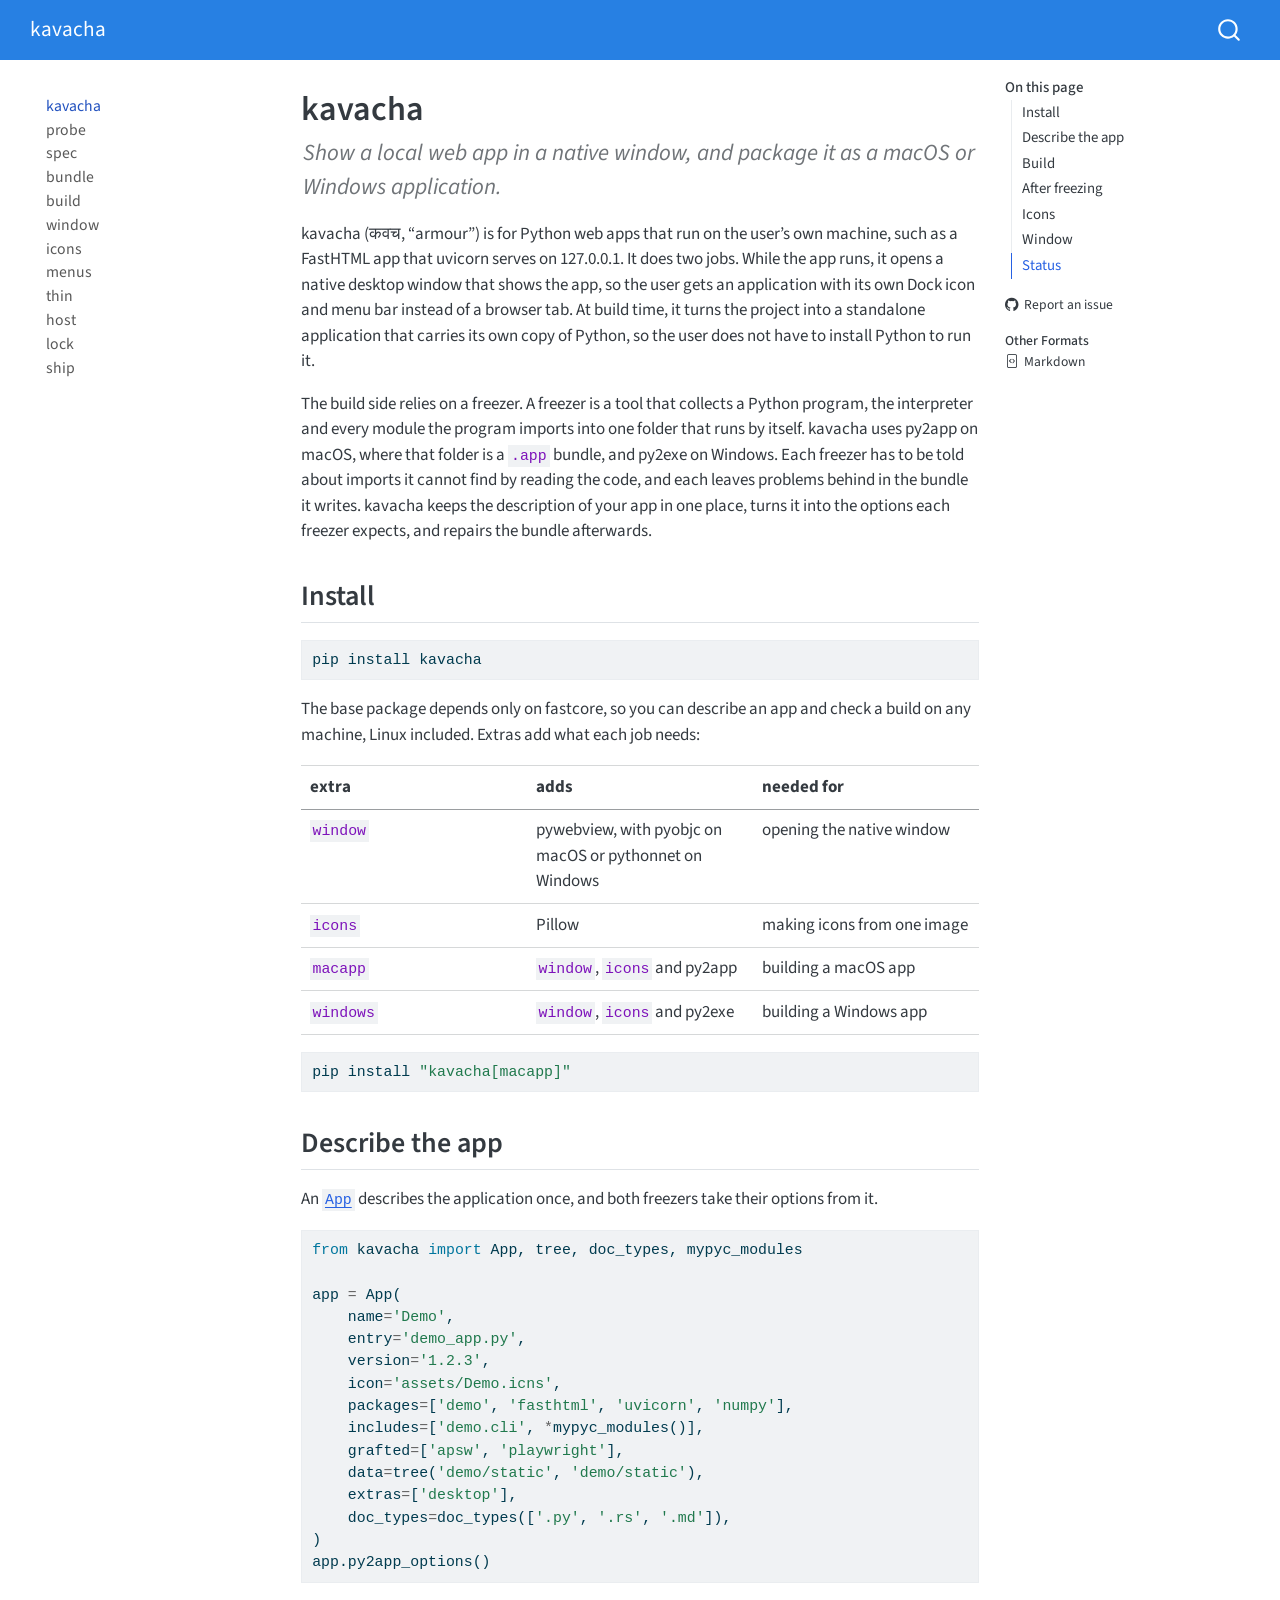
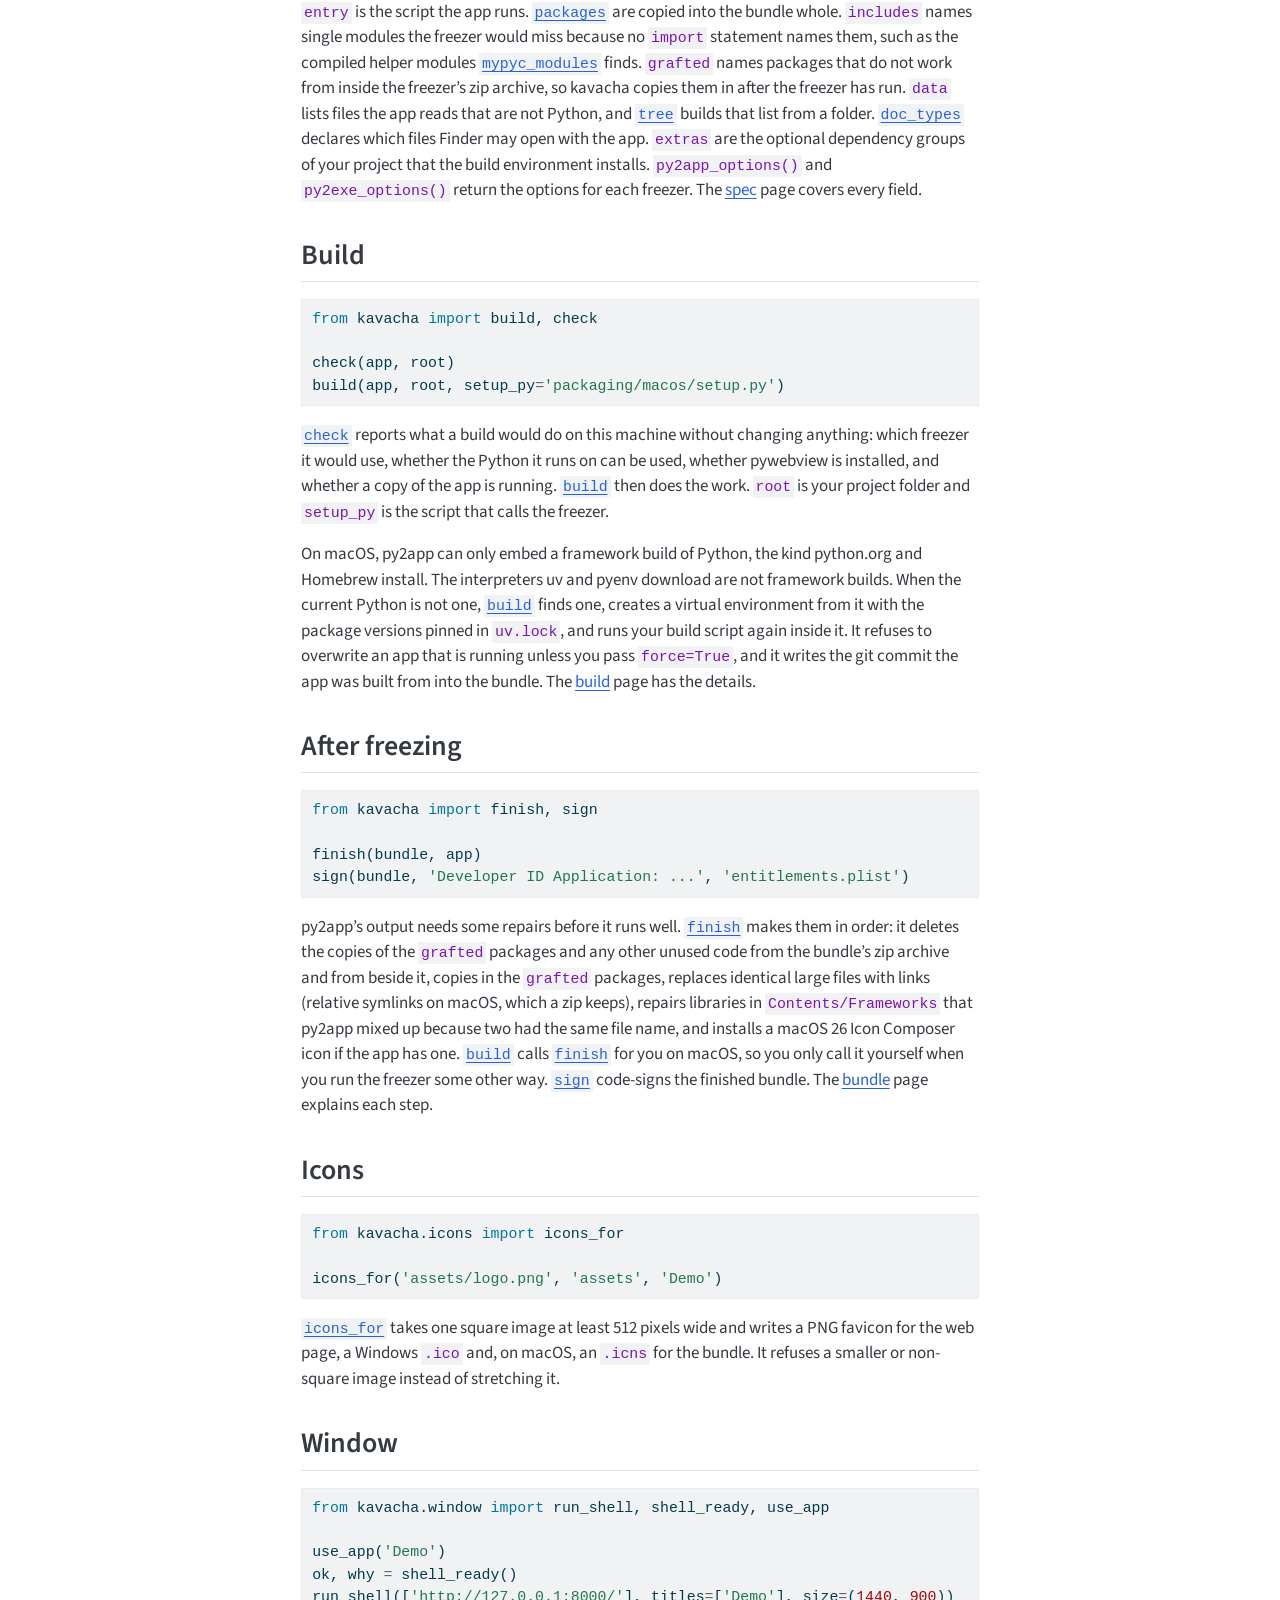
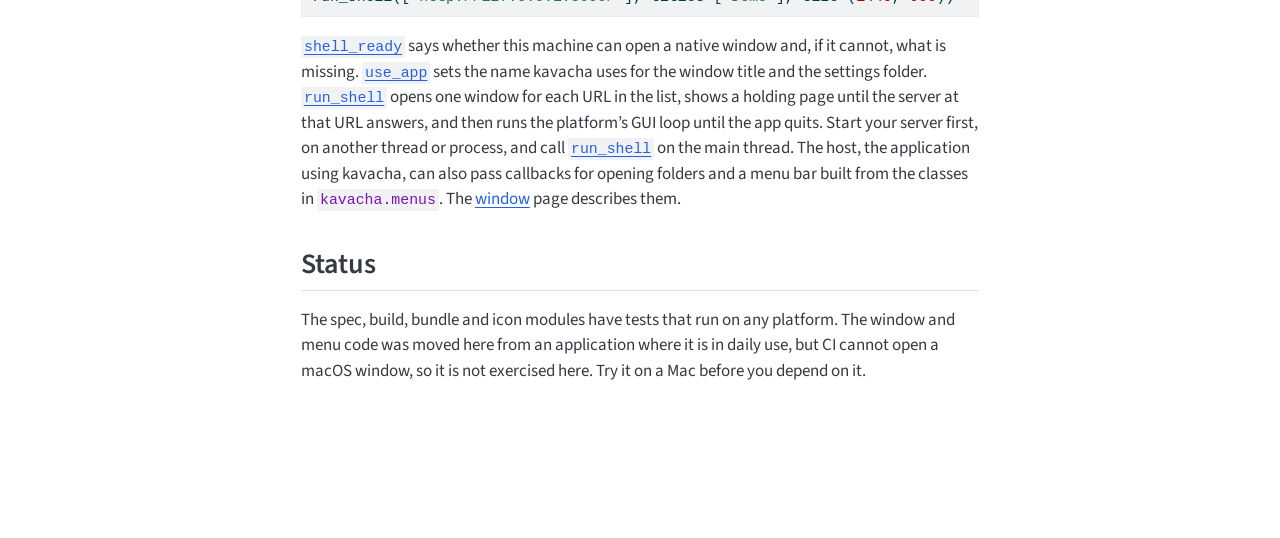
==== commit f8997bad: "deploy: 3db067f6578e8e60678231cd9926e3b1ac23a693" ====
--- a/index.html
+++ b/index.html
@@ -2,7 +2,7 @@
 <html xmlns="http://www.w3.org/1999/xhtml" lang="en" xml:lang="en"><head>
 
 <meta charset="utf-8">
-<meta name="generator" content="quarto-1.10.19">
+<meta name="generator" content="quarto-1.11.9">
 
 <meta name="viewport" content="width=device-width, initial-scale=1.0, user-scalable=yes">
 
@@ -74,14 +74,15 @@
 <meta name="quarto:offset" content="./">
 <script src="site_libs/quarto-html/quarto.js" type="module"></script>
 <script src="site_libs/quarto-html/tabsets/tabsets.js" type="module"></script>
+<script src="site_libs/quarto-html/scrollable-regions/scrollable-regions.js" type="module"></script>
 <script src="site_libs/quarto-html/popper.min.js"></script>
 <script src="site_libs/quarto-html/tippy.umd.min.js"></script>
 <script src="site_libs/quarto-html/anchor.min.js"></script>
 <link href="site_libs/quarto-html/tippy.css" rel="stylesheet">
-<link href="site_libs/quarto-html/quarto-syntax-highlighting-bf27225e3a48a9273f3daa8f8e829971.css" rel="stylesheet" id="quarto-text-highlighting-styles">
+<link href="site_libs/quarto-html/quarto-syntax-highlighting-63b5708e65d6cd79cd7618c58d0c21e7.css" rel="stylesheet" id="quarto-text-highlighting-styles">
 <script src="site_libs/bootstrap/bootstrap.min.js"></script>
 <link href="site_libs/bootstrap/bootstrap-icons.css" rel="stylesheet">
-<link href="site_libs/bootstrap/bootstrap-b559ffb25df1cc0227b0a8833d20b326.min.css" rel="stylesheet" append-hash="true" id="quarto-bootstrap" data-mode="light">
+<link href="site_libs/bootstrap/bootstrap-f9f5dbbce22ca1ed143a646131f7ec01.min.css" rel="stylesheet" append-hash="true" id="quarto-bootstrap" data-mode="light">
 <script id="quarto-search-options" type="application/json">{
   "location": "navbar",
   "copy-button": false,
@@ -120,11 +121,11 @@
 <meta name="twitter:card" content="summary">
 </head>
 
-<body class="nav-sidebar floating nav-fixed quarto-light">
+<body class="nav-sidebar floating nav-fixed quarto-light"><a id="quarto-skip-link" class="visually-hidden-focusable" href="#quarto-document-content">Skip to main content</a>
 
 <div id="quarto-search-results"></div>
   <header id="quarto-header" class="headroom fixed-top">
-    <nav class="navbar navbar-expand-lg " data-bs-theme="dark">
+    <nav class="navbar navbar-expand-lg " data-bs-theme="dark" aria-label="Site">
       <div class="navbar-container container-fluid">
       <div class="navbar-brand-container mx-auto">
     <a class="navbar-brand" href="./index.html">
@@ -136,13 +137,13 @@
           <div id="quarto-search" class="" title="Search"></div>
       </div> <!-- /container-fluid -->
     </nav>
-  <nav class="quarto-secondary-nav">
+  <nav class="quarto-secondary-nav" aria-label="Toolbar">
     <div class="container-fluid d-flex">
       <button type="button" class="quarto-btn-toggle btn" data-bs-toggle="collapse" role="button" data-bs-target=".quarto-sidebar-collapse-item" aria-controls="quarto-sidebar" aria-expanded="false" aria-label="Toggle sidebar navigation" onclick="if (window.quartoToggleHeadroom) { window.quartoToggleHeadroom(); }">
         <i class="bi bi-layout-text-sidebar-reverse"></i>
       </button>
-        <nav class="quarto-page-breadcrumbs" aria-label="breadcrumb"><ol class="breadcrumb"><li class="breadcrumb-item"><a href="./index.html">kavacha</a></li></ol></nav>
-        <a class="flex-grow-1" role="navigation" data-bs-toggle="collapse" data-bs-target=".quarto-sidebar-collapse-item" aria-controls="quarto-sidebar" aria-expanded="false" aria-label="Toggle sidebar navigation" onclick="if (window.quartoToggleHeadroom) { window.quartoToggleHeadroom(); }">      
+        <nav class="quarto-page-breadcrumbs" aria-label="Breadcrumbs"><ol class="breadcrumb"><li class="breadcrumb-item"><a href="./index.html">kavacha</a></li></ol></nav>
+        <a class="flex-grow-1" data-bs-toggle="collapse" data-bs-target=".quarto-sidebar-collapse-item" onclick="if (window.quartoToggleHeadroom) { window.quartoToggleHeadroom(); }">      
         </a>
     </div>
   </nav>
@@ -150,7 +151,7 @@
 <!-- content -->
 <div id="quarto-content" class="quarto-container page-columns page-rows-contents page-layout-article page-navbar">
 <!-- sidebar -->
-  <nav id="quarto-sidebar" class="sidebar collapse collapse-horizontal quarto-sidebar-collapse-item sidebar-navigation floating overflow-auto">
+  <nav id="quarto-sidebar" class="sidebar collapse collapse-horizontal quarto-sidebar-collapse-item sidebar-navigation floating overflow-auto" aria-label="Section">
     <div class="sidebar-menu-container"> 
     <ul class="list-unstyled mt-1">
         <li class="sidebar-item">
@@ -199,6 +200,30 @@
   <div class="sidebar-item-container"> 
   <a href="./menus.html" class="sidebar-item-text sidebar-link">
  <span class="menu-text">menus</span></a>
+  </div>
+</li>
+        <li class="sidebar-item">
+  <div class="sidebar-item-container"> 
+  <a href="./thin.html" class="sidebar-item-text sidebar-link">
+ <span class="menu-text">thin</span></a>
+  </div>
+</li>
+        <li class="sidebar-item">
+  <div class="sidebar-item-container"> 
+  <a href="./host.html" class="sidebar-item-text sidebar-link">
+ <span class="menu-text">host</span></a>
+  </div>
+</li>
+        <li class="sidebar-item">
+  <div class="sidebar-item-container"> 
+  <a href="./lock.html" class="sidebar-item-text sidebar-link">
+ <span class="menu-text">lock</span></a>
+  </div>
+</li>
+        <li class="sidebar-item">
+  <div class="sidebar-item-container"> 
+  <a href="./ship.html" class="sidebar-item-text sidebar-link">
+ <span class="menu-text">ship</span></a>
   </div>
 </li>
     </ul>
@@ -207,7 +232,7 @@
 <div id="quarto-sidebar-glass" class="quarto-sidebar-collapse-item" data-bs-toggle="collapse" data-bs-target=".quarto-sidebar-collapse-item"></div>
 <!-- margin-sidebar -->
     <div id="quarto-margin-sidebar" class="sidebar margin-sidebar">
-        <nav id="TOC" role="doc-toc" class="toc-active">
+        <nav id="TOC" role="doc-toc" aria-labelledby="toc-title" class="toc-active">
     <h2 id="toc-title">On this page</h2>
    
   <ul>
@@ -222,7 +247,7 @@
 <div class="toc-actions"><ul><li><a href="https://github.com/vedicreader/kavacha/issues/new" class="toc-action"><i class="bi bi-github"></i>Report an issue</a></li></ul></div><div class="quarto-alternate-formats"><h2>Other Formats</h2><ul><li><a href="index.html.md"><i class="bi bi-file-code"></i>Markdown</a></li></ul></div></nav>
     </div>
 <!-- main -->
-<main class="content" id="quarto-document-content">
+<main class="content" id="quarto-document-content" tabindex="-1">
 
 <header id="title-block-header" class="quarto-title-block default">
 <div class="quarto-title">
@@ -311,7 +336,7 @@
 <span id="cb3-13"><a href="#cb3-13" aria-hidden="true" tabindex="-1"></a>    doc_types<span class="op">=</span>doc_types([<span class="st">'.py'</span>, <span class="st">'.rs'</span>, <span class="st">'.md'</span>]),</span>
 <span id="cb3-14"><a href="#cb3-14" aria-hidden="true" tabindex="-1"></a>)</span>
 <span id="cb3-15"><a href="#cb3-15" aria-hidden="true" tabindex="-1"></a>app.py2app_options()</span></code></pre></div><button title="Copy to Clipboard" class="code-copy-button"><i class="bi"></i></button></div>
-<p><code>entry</code> is the script the app runs. <code>packages</code> are copied into the bundle whole. <code>includes</code> names single modules the freezer would miss because no <code>import</code> statement names them, such as the compiled helper modules <a href="https://vedicreader.github.io/kavacha/spec.html#mypyc_modules"><code>mypyc_modules</code></a> finds. <code>grafted</code> names packages that do not work from inside the freezer’s zip archive, so kavacha copies them in after the freezer has run. <code>data</code> lists files the app reads that are not Python, and <a href="https://vedicreader.github.io/kavacha/spec.html#tree"><code>tree</code></a> builds that list from a folder. <a href="https://vedicreader.github.io/kavacha/spec.html#doc_types"><code>doc_types</code></a> declares which files Finder may open with the app. <code>extras</code> are the optional dependency groups of your project that the build environment installs. <code>py2app_options()</code> and <code>py2exe_options()</code> return the options for each freezer. The <a href="spec.html">spec</a> page covers every field.</p>
+<p><code>entry</code> is the script the app runs. <a href="https://vedicreader.github.io/kavacha/lock.html#packages"><code>packages</code></a> are copied into the bundle whole. <code>includes</code> names single modules the freezer would miss because no <code>import</code> statement names them, such as the compiled helper modules <a href="https://vedicreader.github.io/kavacha/spec.html#mypyc_modules"><code>mypyc_modules</code></a> finds. <code>grafted</code> names packages that do not work from inside the freezer’s zip archive, so kavacha copies them in after the freezer has run. <code>data</code> lists files the app reads that are not Python, and <a href="https://vedicreader.github.io/kavacha/spec.html#tree"><code>tree</code></a> builds that list from a folder. <a href="https://vedicreader.github.io/kavacha/spec.html#doc_types"><code>doc_types</code></a> declares which files Finder may open with the app. <code>extras</code> are the optional dependency groups of your project that the build environment installs. <code>py2app_options()</code> and <code>py2exe_options()</code> return the options for each freezer. The <a href="spec.html">spec</a> page covers every field.</p>
 </section>
 <section id="build" class="level2">
 <h2 class="anchored" data-anchor-id="build">Build</h2>
@@ -328,7 +353,7 @@
 <span id="cb5-2"><a href="#cb5-2" aria-hidden="true" tabindex="-1"></a></span>
 <span id="cb5-3"><a href="#cb5-3" aria-hidden="true" tabindex="-1"></a>finish(bundle, app)</span>
 <span id="cb5-4"><a href="#cb5-4" aria-hidden="true" tabindex="-1"></a>sign(bundle, <span class="st">'Developer ID Application: ...'</span>, <span class="st">'entitlements.plist'</span>)</span></code></pre></div><button title="Copy to Clipboard" class="code-copy-button"><i class="bi"></i></button></div>
-<p>py2app’s output needs some repairs before it runs well. <a href="https://vedicreader.github.io/kavacha/bundle.html#finish"><code>finish</code></a> makes them in order: it copies in the <code>grafted</code> packages, deletes the copies of them and any other unused code from the bundle’s zip archive, replaces identical large files with hardlinks, repairs libraries in <code>Contents/Frameworks</code> that py2app mixed up because two had the same file name, and installs a macOS 26 Icon Composer icon if the app has one. <a href="https://vedicreader.github.io/kavacha/build.html#build"><code>build</code></a> calls <a href="https://vedicreader.github.io/kavacha/bundle.html#finish"><code>finish</code></a> for you on macOS, so you only call it yourself when you run the freezer some other way. <a href="https://vedicreader.github.io/kavacha/bundle.html#sign"><code>sign</code></a> code-signs the finished bundle. The <a href="bundle.html">bundle</a> page explains each step.</p>
+<p>py2app’s output needs some repairs before it runs well. <a href="https://vedicreader.github.io/kavacha/bundle.html#finish"><code>finish</code></a> makes them in order: it deletes the copies of the <code>grafted</code> packages and any other unused code from the bundle’s zip archive and from beside it, copies in the <code>grafted</code> packages, replaces identical large files with links (relative symlinks on macOS, which a zip keeps), repairs libraries in <code>Contents/Frameworks</code> that py2app mixed up because two had the same file name, and installs a macOS 26 Icon Composer icon if the app has one. <a href="https://vedicreader.github.io/kavacha/build.html#build"><code>build</code></a> calls <a href="https://vedicreader.github.io/kavacha/bundle.html#finish"><code>finish</code></a> for you on macOS, so you only call it yourself when you run the freezer some other way. <a href="https://vedicreader.github.io/kavacha/bundle.html#sign"><code>sign</code></a> code-signs the finished bundle. The <a href="bundle.html">bundle</a> page explains each step.</p>
 </section>
 <section id="icons" class="level2">
 <h2 class="anchored" data-anchor-id="icons">Icons</h2>
@@ -432,7 +457,8 @@
           return filterRegex.test(href) || localhostRegex.test(href) || mailtoRegex.test(href);
       }
       // Inspect non-navigation links and adorn them if external
-     var links = window.document.querySelectorAll('a[href]:not(.nav-link):not(.navbar-brand):not(.toc-action):not(.sidebar-link):not(.sidebar-item-toggle):not(.pagination-link):not(.no-external):not([aria-hidden]):not(.dropdown-item):not(.quarto-navigation-tool):not(.about-link)');
+      window.quartoDecorateExternalLinks = function (root) {
+     var links = (root || window.document).querySelectorAll('a[href]:not(.nav-link):not(.navbar-brand):not(.toc-action):not(.sidebar-link):not(.sidebar-item-toggle):not(.pagination-link):not(.no-external):not([aria-hidden]):not(.dropdown-item):not(.quarto-navigation-tool):not(.about-link)');
       for (var i=0; i<links.length; i++) {
         const link = links[i];
         if (!isInternal(link.href)) {
@@ -441,8 +467,69 @@
           if (link.dataset.originalHref !== undefined) {
             link.href = link.dataset.originalHref;
           }
-        }
-      }
+          if (!link.classList.contains('no-external-icon')) {
+          }
+        }
+      }
+      };
+      window.quartoDecorateExternalLinks(window.document);
+    // Esc closes the popup (WCAG 1.4.13) and focus leaving both trigger and
+    // popup closes it (WCAG 2.4.11); tippy handles neither for interactive popups.
+    const hideOnEscAndFocusOut = {
+      name: 'hideOnEscAndFocusOut',
+      defaultValue: true,
+      fn(instance) {
+        const dismiss = () => {
+          // A show scheduled by the trigger delay would otherwise reopen it
+          instance.clearDelayTimeouts();
+          instance.hide();
+        };
+        const onKeyDown = (event) => {
+          if (event.key !== 'Escape') {
+            return;
+          }
+          // Keep Esc from also reaching page handlers (e.g. reveal.js overview),
+          // except an open reveal.js slide menu, which Esc should close too.
+          // The menu handles keys only when its keyboard option is on.
+          const menuHandlesEsc = window.Reveal?.getPlugin?.('menu')?.isOpen() &&
+            window.Reveal.getConfig().menu?.keyboard !== false;
+          if (!menuHandlesEsc) {
+            event.stopPropagation();
+          }
+          if (instance.popper.contains(window.document.activeElement)) {
+            // Disabled while refocusing so the focus trigger does not reopen it
+            instance.disable();
+            instance.reference.focus();
+            instance.enable();
+          }
+          dismiss();
+        };
+        const onFocusOut = (event) => {
+          const target = event.relatedTarget;
+          if (target && !instance.reference.contains(target) &&
+              !instance.popper.contains(target)) {
+            dismiss();
+          }
+        };
+        // On the trigger too: a click trigger (code-annotations: select) has no
+        // blur handling. Attached for the instance's lifetime so leaving the
+        // trigger also cancels a show still pending on the trigger delay.
+        instance.reference.addEventListener('focusout', onFocusOut);
+        return {
+          onShow() {
+            window.document.addEventListener('keydown', onKeyDown, true);
+            instance.popper.addEventListener('focusout', onFocusOut);
+          },
+          onHide() {
+            window.document.removeEventListener('keydown', onKeyDown, true);
+            instance.popper.removeEventListener('focusout', onFocusOut);
+          },
+          onDestroy() {
+            instance.reference.removeEventListener('focusout', onFocusOut);
+          },
+        };
+      },
+    };
     function tippyHover(el, contentFn, onTriggerFn, onUntriggerFn) {
       const config = {
         allowHTML: true,
@@ -456,6 +543,7 @@
         interactiveBorder: 10,
         theme: 'quarto',
         placement: 'bottom-start',
+        plugins: [hideOnEscAndFocusOut],
       };
       if (contentFn) {
         config.content = contentFn;
@@ -618,44 +706,54 @@
           const lineIds = lines.map((line) => {
             return targetCell + "-" + line;
           })
-          let top = null;
-          let height = null;
-          let parent = null;
+          // Each band is positioned against its own containing block, which is
+          // not the offsetParent of the lines, so place it from client rects.
+          const placeBand = (band, firstEl, lastEl, codeBlock) => {
+            const container = band.offsetParent;
+            if (container === null) {
+              return;
+            }
+            const containerRect = container.getBoundingClientRect();
+            // Reveal.js scales slides with a transform, so convert client
+            // pixels back to the CSS pixels of the container.
+            const scale = containerRect.height / container.offsetHeight || 1;
+            const firstRect = firstEl.getBoundingClientRect();
+            const lastRect = lastEl.getBoundingClientRect();
+            const top = (firstRect.top - containerRect.top) / scale - container.clientTop + container.scrollTop;
+            const height = (lastRect.bottom - firstRect.top) / scale;
+            band.style.top = top - 2 + "px";
+            band.style.height = height + 4 + "px";
+            if (codeBlock) {
+              // Without the copy button wrapper, the containing block is wider
+              // than the code block, so span the code block explicitly.
+              const blockRect = codeBlock.getBoundingClientRect();
+              band.style.left = (blockRect.left - containerRect.left) / scale - container.clientLeft + container.scrollLeft + "px";
+              band.style.width = blockRect.width / scale + "px";
+            }
+          };
           if (lineIds.length > 0) {
-              //compute the position of the single el (top and bottom and make a div)
-              const el = window.document.getElementById(lineIds[0]);
-              top = el.offsetTop;
-              height = el.offsetHeight;
-              parent = el.parentElement.parentElement;
-            if (lineIds.length > 1) {
-              const lastEl = window.document.getElementById(lineIds[lineIds.length - 1]);
-              const bottom = lastEl.offsetTop + lastEl.offsetHeight;
-              height = bottom - top;
+            const el = window.document.getElementById(lineIds[0]);
+            const lastEl = window.document.getElementById(lineIds[lineIds.length - 1]);
+            const parent = el.parentElement.parentElement;
+            // cook up a div (if necessary) and position it
+            let div = window.document.getElementById("code-annotation-line-highlight");
+            if (div === null) {
+              div = window.document.createElement("div");
+              div.setAttribute("id", "code-annotation-line-highlight");
+              div.style.position = 'absolute';
+              parent.appendChild(div);
             }
-            if (top !== null && height !== null && parent !== null) {
-              // cook up a div (if necessary) and position it 
-              let div = window.document.getElementById("code-annotation-line-highlight");
-              if (div === null) {
-                div = window.document.createElement("div");
-                div.setAttribute("id", "code-annotation-line-highlight");
-                div.style.position = 'absolute';
-                parent.appendChild(div);
-              }
-              div.style.top = top - 2 + "px";
-              div.style.height = height + 4 + "px";
-              div.style.left = 0;
-              let gutterDiv = window.document.getElementById("code-annotation-line-highlight-gutter");
-              if (gutterDiv === null) {
-                gutterDiv = window.document.createElement("div");
-                gutterDiv.setAttribute("id", "code-annotation-line-highlight-gutter");
-                gutterDiv.style.position = 'absolute';
-                const codeCell = window.document.getElementById(targetCell);
-                const gutter = codeCell.querySelector('.code-annotation-gutter');
-                gutter.appendChild(gutterDiv);
-              }
-              gutterDiv.style.top = top - 2 + "px";
-              gutterDiv.style.height = height + 4 + "px";
+            placeBand(div, el, lastEl, parent.closest("div.sourceCode") || parent);
+            let gutterDiv = window.document.getElementById("code-annotation-line-highlight-gutter");
+            if (gutterDiv === null) {
+              gutterDiv = window.document.createElement("div");
+              gutterDiv.setAttribute("id", "code-annotation-line-highlight-gutter");
+              gutterDiv.style.position = 'absolute';
+              const codeCell = window.document.getElementById(targetCell);
+              const gutter = codeCell.querySelector('.code-annotation-gutter');
+              gutter.appendChild(gutterDiv);
             }
+            placeBand(gutterDiv, el, lastEl);
             selectedAnnoteEl = annoteEl;
           }
         };
@@ -754,6 +852,9 @@
     }
   });
   </script>
+  <script type="application/javascript">
+  window.quartoScrollableRegionsLabels = {"code":"Scrollable code","output":"Scrollable output"};
+  </script>
 </div> <!-- /content -->
 
 
--- a/site_libs/quarto-html/quarto-syntax-highlighting-63b5708e65d6cd79cd7618c58d0c21e7.css
+++ b/site_libs/quarto-html/quarto-syntax-highlighting-63b5708e65d6cd79cd7618c58d0c21e7.css
@@ -0,0 +1,236 @@
+/* quarto syntax highlight colors */
+:root {
+  --quarto-hl-ot-color: #003B4F;
+  --quarto-hl-at-color: #657422;
+  --quarto-hl-ss-color: #20794D;
+  --quarto-hl-an-color: #5E5E5E;
+  --quarto-hl-fu-color: #4758AB;
+  --quarto-hl-st-color: #20794D;
+  --quarto-hl-cf-color: #003B4F;
+  --quarto-hl-op-color: #5E5E5E;
+  --quarto-hl-er-color: #AD0000;
+  --quarto-hl-bn-color: #AD0000;
+  --quarto-hl-al-color: #AD0000;
+  --quarto-hl-va-color: #111111;
+  --quarto-hl-bu-color: inherit;
+  --quarto-hl-ex-color: inherit;
+  --quarto-hl-pp-color: #AD0000;
+  --quarto-hl-in-color: #5E5E5E;
+  --quarto-hl-vs-color: #20794D;
+  --quarto-hl-wa-color: #5E5E5E;
+  --quarto-hl-do-color: #5E5E5E;
+  --quarto-hl-im-color: #00769E;
+  --quarto-hl-ch-color: #20794D;
+  --quarto-hl-dt-color: #AD0000;
+  --quarto-hl-fl-color: #AD0000;
+  --quarto-hl-co-color: #5E5E5E;
+  --quarto-hl-cv-color: #5E5E5E;
+  --quarto-hl-cn-color: #8f5902;
+  --quarto-hl-sc-color: #5E5E5E;
+  --quarto-hl-dv-color: #AD0000;
+  --quarto-hl-kw-color: #003B4F;
+}
+
+/* other quarto variables */
+:root {
+  --quarto-font-monospace: SFMono-Regular, Menlo, Monaco, Consolas, "Liberation Mono", "Courier New", monospace;
+}
+
+/* syntax highlight based on Pandoc's rules */
+pre > code.sourceCode > span {
+  color: #003B4F;
+}
+
+code.sourceCode > span {
+  color: #003B4F;
+}
+
+div.sourceCode,
+div.sourceCode pre.sourceCode {
+  color: #003B4F;
+}
+
+/* Normal */
+code span {
+  color: #003B4F;
+}
+
+/* Alert */
+code span.al {
+  color: #AD0000;
+  font-style: inherit;
+}
+
+/* Annotation */
+code span.an {
+  color: #5E5E5E;
+  font-style: inherit;
+}
+
+/* Attribute */
+code span.at {
+  color: #657422;
+  font-style: inherit;
+}
+
+/* BaseN */
+code span.bn {
+  color: #AD0000;
+  font-style: inherit;
+}
+
+/* BuiltIn */
+code span.bu {
+  font-style: inherit;
+}
+
+/* ControlFlow */
+code span.cf {
+  color: #003B4F;
+  font-weight: bold;
+  font-style: inherit;
+}
+
+/* Char */
+code span.ch {
+  color: #20794D;
+  font-style: inherit;
+}
+
+/* Constant */
+code span.cn {
+  color: #8f5902;
+  font-style: inherit;
+}
+
+/* Comment */
+code span.co {
+  color: #5E5E5E;
+  font-style: inherit;
+}
+
+/* CommentVar */
+code span.cv {
+  color: #5E5E5E;
+  font-style: italic;
+}
+
+/* Documentation */
+code span.do {
+  color: #5E5E5E;
+  font-style: italic;
+}
+
+/* DataType */
+code span.dt {
+  color: #AD0000;
+  font-style: inherit;
+}
+
+/* DecVal */
+code span.dv {
+  color: #AD0000;
+  font-style: inherit;
+}
+
+/* Error */
+code span.er {
+  color: #AD0000;
+  font-style: inherit;
+}
+
+/* Extension */
+code span.ex {
+  font-style: inherit;
+}
+
+/* Float */
+code span.fl {
+  color: #AD0000;
+  font-style: inherit;
+}
+
+/* Function */
+code span.fu {
+  color: #4758AB;
+  font-style: inherit;
+}
+
+/* Import */
+code span.im {
+  color: #00769E;
+  font-style: inherit;
+}
+
+/* Information */
+code span.in {
+  color: #5E5E5E;
+  font-style: inherit;
+}
+
+/* Keyword */
+code span.kw {
+  color: #003B4F;
+  font-weight: bold;
+  font-style: inherit;
+}
+
+/* Operator */
+code span.op {
+  color: #5E5E5E;
+  font-style: inherit;
+}
+
+/* Other */
+code span.ot {
+  color: #003B4F;
+  font-style: inherit;
+}
+
+/* Preprocessor */
+code span.pp {
+  color: #AD0000;
+  font-style: inherit;
+}
+
+/* SpecialChar */
+code span.sc {
+  color: #5E5E5E;
+  font-style: inherit;
+}
+
+/* SpecialString */
+code span.ss {
+  color: #20794D;
+  font-style: inherit;
+}
+
+/* String */
+code span.st {
+  color: #20794D;
+  font-style: inherit;
+}
+
+/* Variable */
+code span.va {
+  color: #111111;
+  font-style: inherit;
+}
+
+/* VerbatimString */
+code span.vs {
+  color: #20794D;
+  font-style: inherit;
+}
+
+/* Warning */
+code span.wa {
+  color: #5E5E5E;
+  font-style: italic;
+}
+
+.prevent-inlining {
+  content: "</";
+}
+
+/*# sourceMappingURL=054cc16b9e9817627be6994582d2ffb5.css.map */
